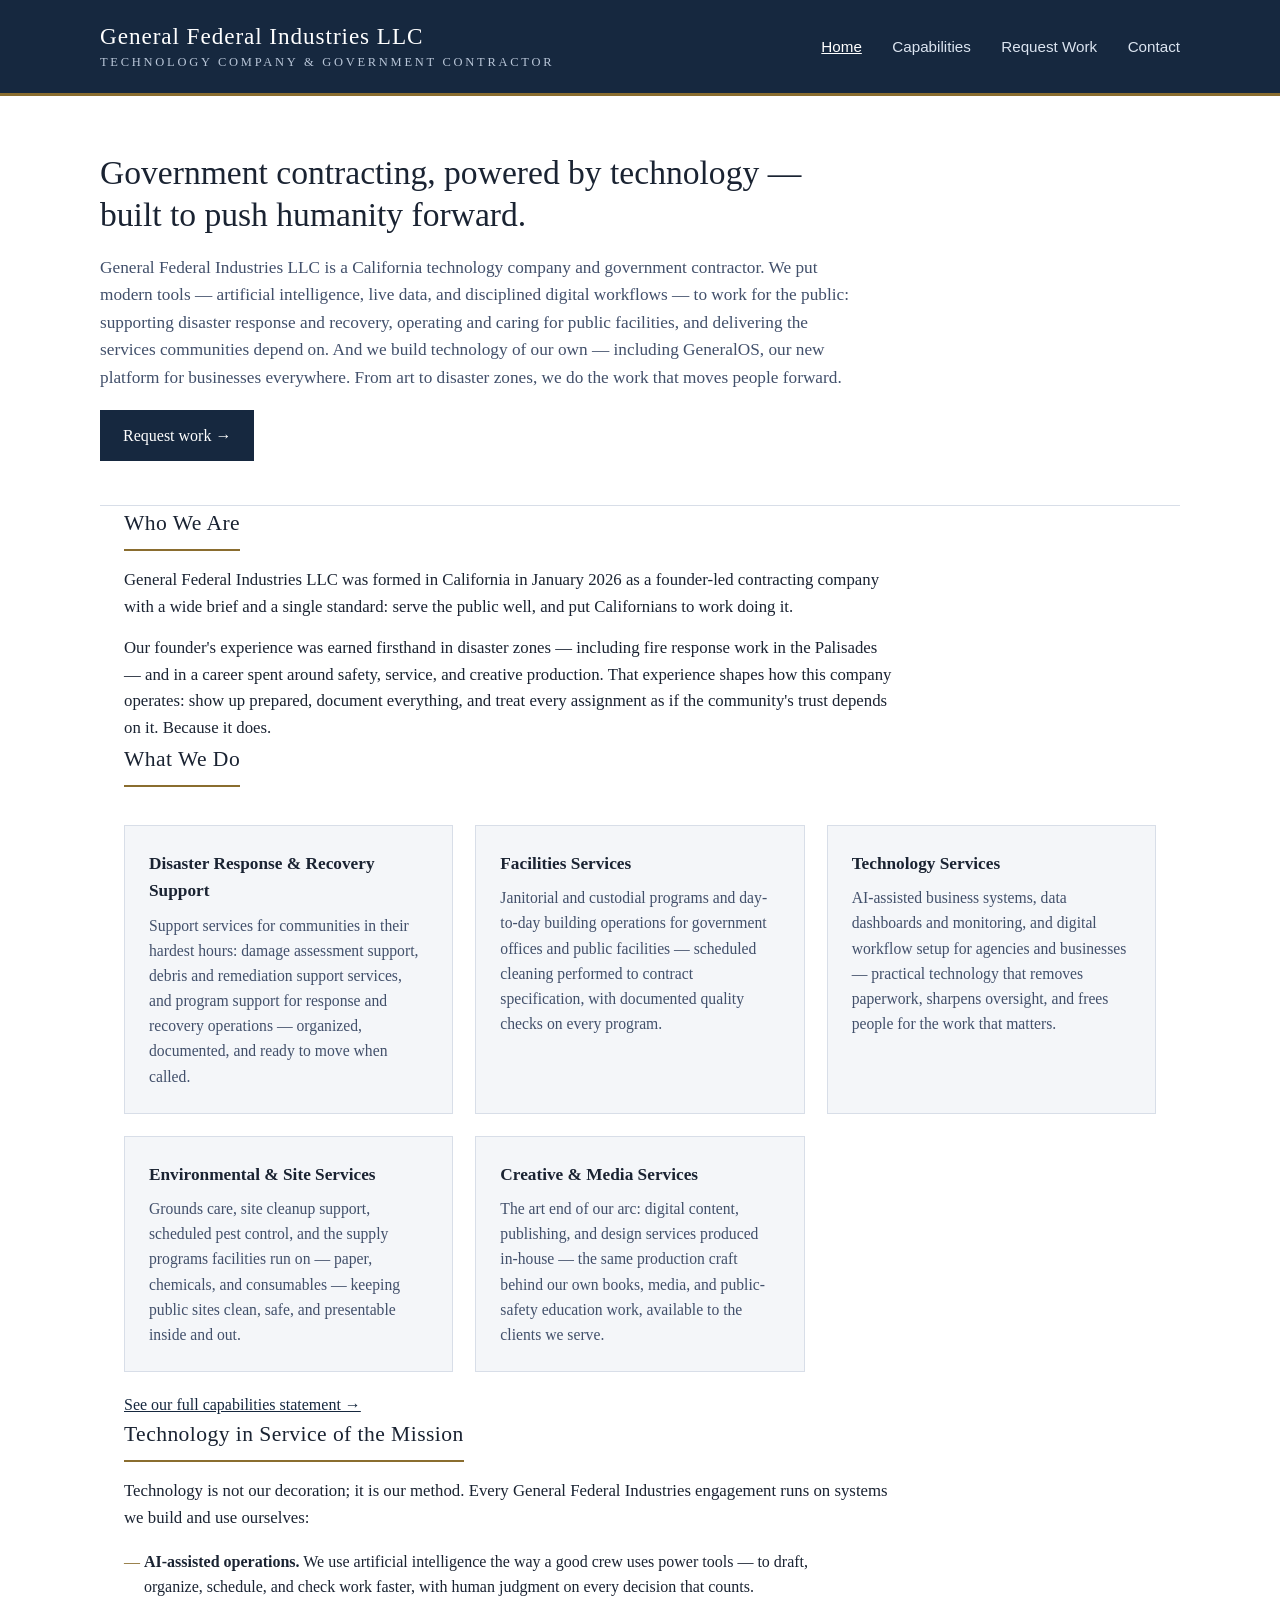
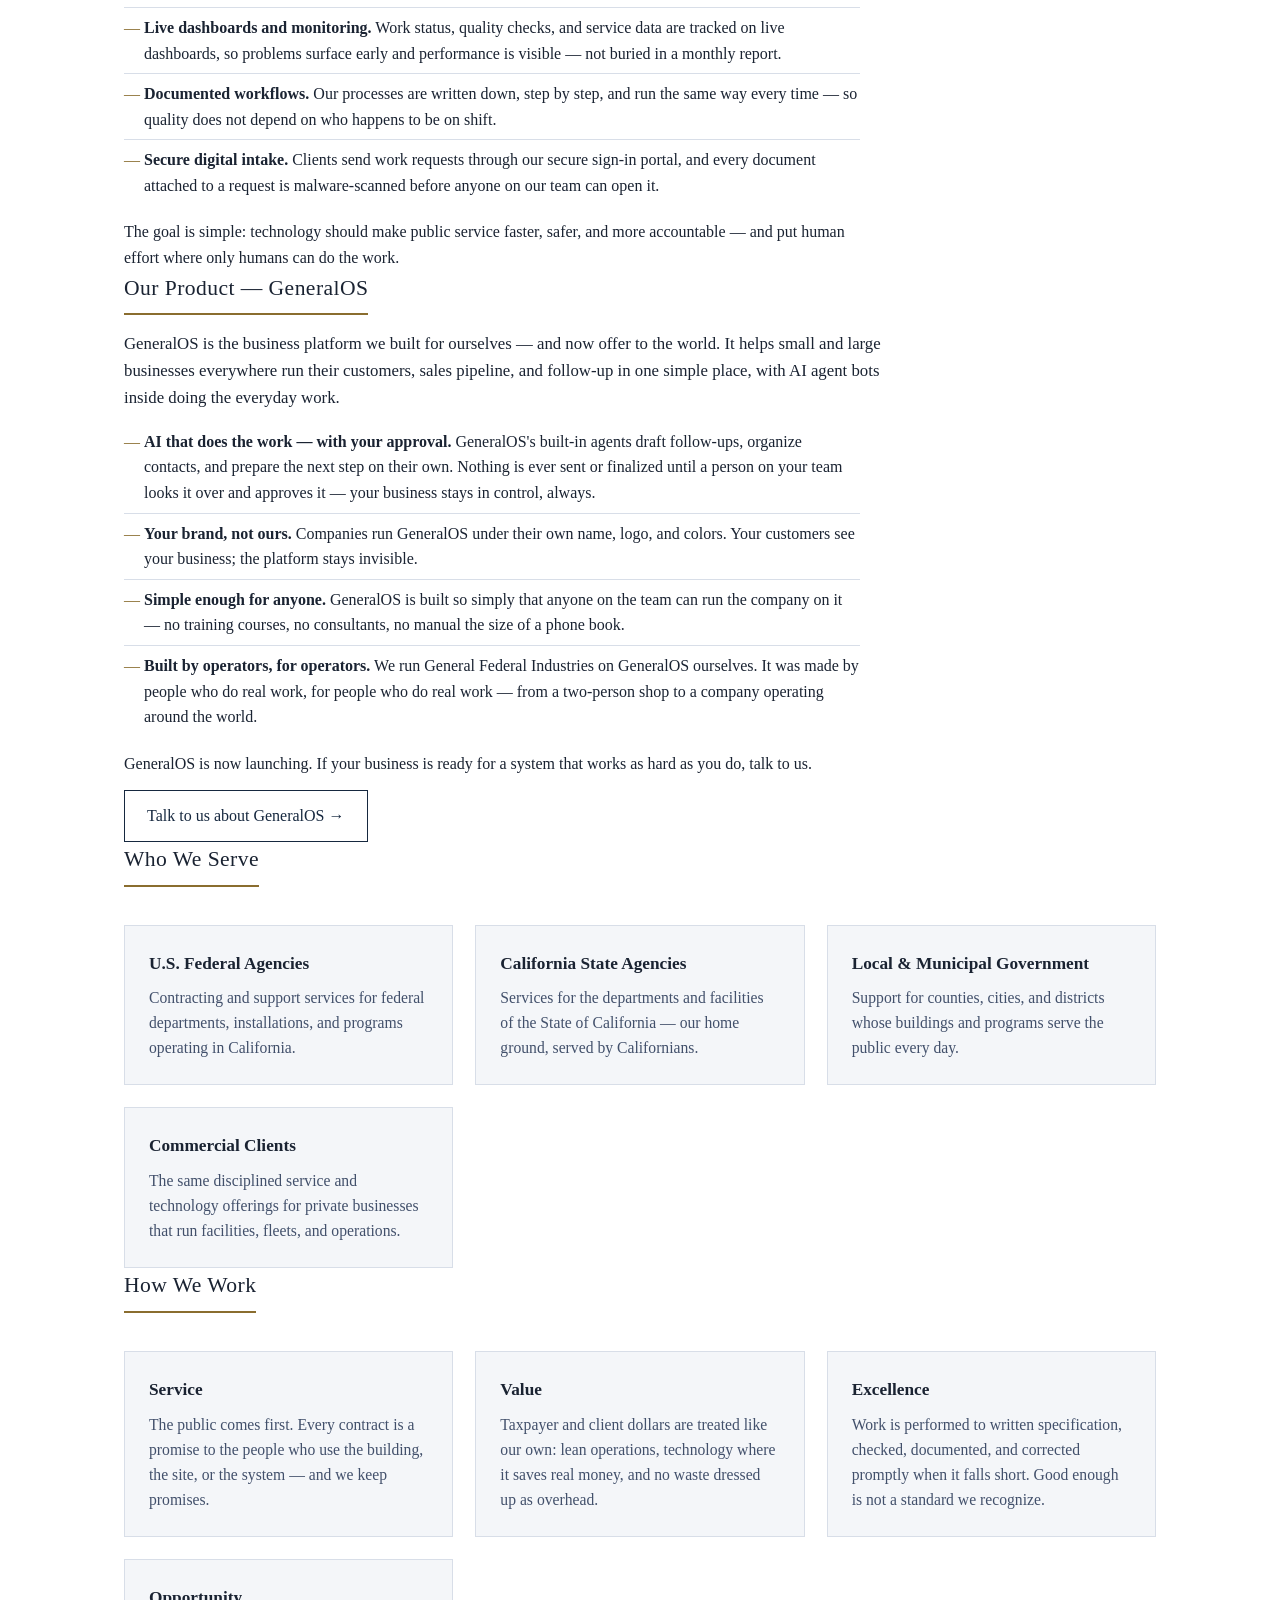
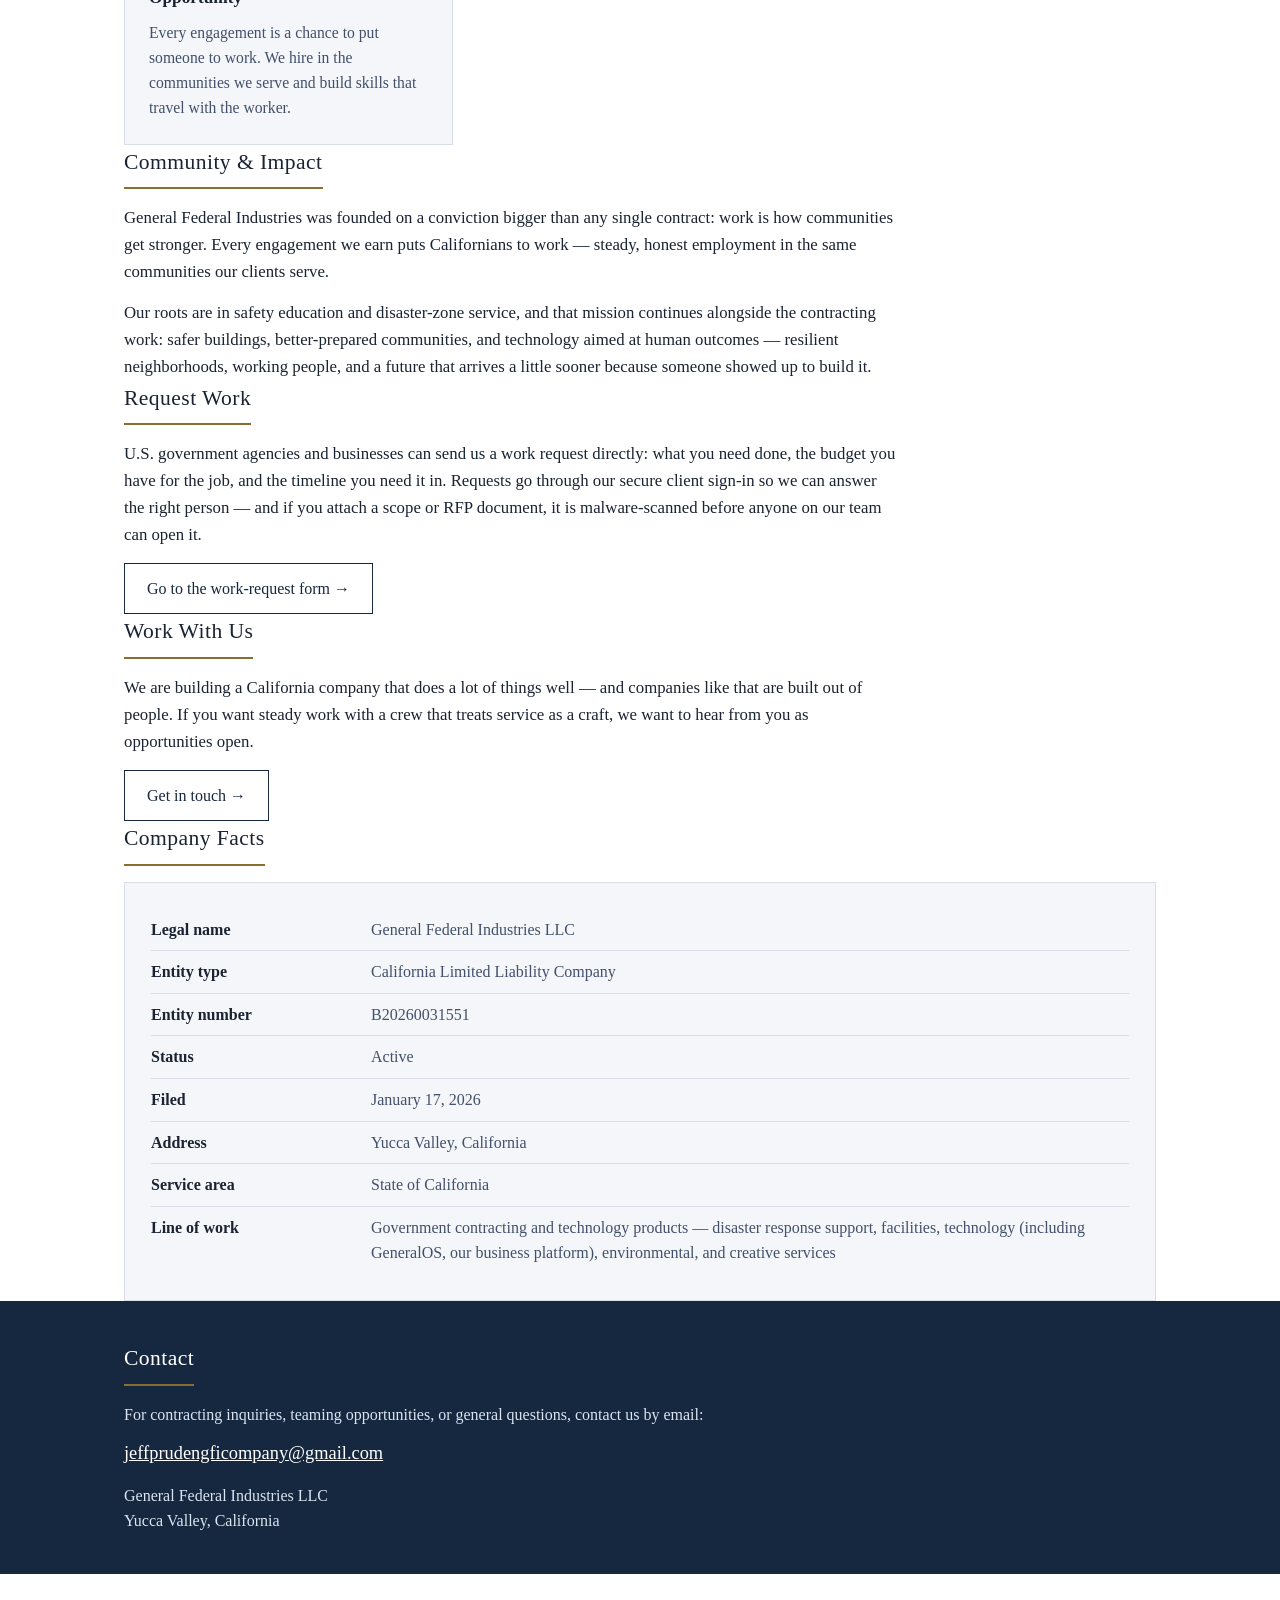
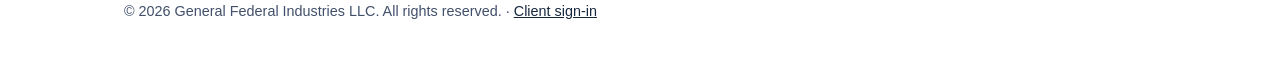
==== index.html @ 2c4ab19b "Remove alarm monitoring service and street address per owner direction" ====
<!DOCTYPE html>
<html lang="en">
<head>
<meta charset="UTF-8">
<meta name="viewport" content="width=device-width, initial-scale=1.0">
<title>General Federal Industries LLC — Technology Company &amp; Government Contractor</title>
<meta name="description" content="General Federal Industries LLC is a California technology company and government contractor — and the maker of GeneralOS, the AI-powered business platform that helps small and large businesses around the world run their customers, sales, and follow-up in one simple place.">
<meta name="referrer" content="strict-origin-when-cross-origin">
<meta http-equiv="Content-Security-Policy" content="default-src 'self'; script-src 'self'; style-src 'self'; img-src 'self' data:; font-src 'self'; connect-src 'self'; object-src 'none'; base-uri 'self'; form-action 'self'">
<link rel="stylesheet" href="styles.css">
</head>
<body>

<header>
  <div class="wrap topbar">
    <div class="firm">General Federal Industries LLC
      <small>Technology Company &amp; Government Contractor</small>
    </div>
    <nav class="sans">
      <a href="index.html" class="active">Home</a>
      <a href="capabilities.html">Capabilities</a>
      <a href="request.html">Request Work</a>
      <a href="#contact">Contact</a>
    </nav>
  </div>
  <div class="rule"></div>
</header>

<div class="wrap hero">
  <h1>Government contracting, powered by technology — built to push humanity forward.</h1>
  <p>General Federal Industries LLC is a California technology company and government contractor. We put modern tools — artificial intelligence, live data, and disciplined digital workflows — to work for the public: supporting disaster response and recovery, operating and caring for public facilities, and delivering the services communities depend on. And we build technology of our own — including GeneralOS, our new platform for businesses everywhere. From art to disaster zones, we do the work that moves people forward.</p>
  <p class="mt20"><a class="btn" href="request.html">Request work &rarr;</a></p>
</div>

<section class="wrap">
  <h2>Who We Are</h2>
  <p class="lead">General Federal Industries LLC was formed in California in January 2026 as a founder-led contracting company with a wide brief and a single standard: serve the public well, and put Californians to work doing it.</p>
  <p class="lead mt14">Our founder's experience was earned firsthand in disaster zones — including fire response work in the Palisades — and in a career spent around safety, service, and creative production. That experience shapes how this company operates: show up prepared, document everything, and treat every assignment as if the community's trust depends on it. Because it does.</p>
</section>

<section class="wrap">
  <h2>What We Do</h2>
  <div class="grid">
    <div class="card">
      <h3>Disaster Response &amp; Recovery Support</h3>
      <p>Support services for communities in their hardest hours: damage assessment support, debris and remediation support services, and program support for response and recovery operations — organized, documented, and ready to move when called.</p>
    </div>
    <div class="card">
      <h3>Facilities Services</h3>
      <p>Janitorial and custodial programs and day-to-day building operations for government offices and public facilities — scheduled cleaning performed to contract specification, with documented quality checks on every program.</p>
    </div>
    <div class="card">
      <h3>Technology Services</h3>
      <p>AI-assisted business systems, data dashboards and monitoring, and digital workflow setup for agencies and businesses — practical technology that removes paperwork, sharpens oversight, and frees people for the work that matters.</p>
    </div>
    <div class="card">
      <h3>Environmental &amp; Site Services</h3>
      <p>Grounds care, site cleanup support, scheduled pest control, and the supply programs facilities run on — paper, chemicals, and consumables — keeping public sites clean, safe, and presentable inside and out.</p>
    </div>
    <div class="card">
      <h3>Creative &amp; Media Services</h3>
      <p>The art end of our arc: digital content, publishing, and design services produced in-house — the same production craft behind our own books, media, and public-safety education work, available to the clients we serve.</p>
    </div>
  </div>
  <p class="mt20"><a href="capabilities.html">See our full capabilities statement &rarr;</a></p>
</section>

<section class="wrap">
  <h2>Technology in Service of the Mission</h2>
  <p class="lead">Technology is not our decoration; it is our method. Every General Federal Industries engagement runs on systems we build and use ourselves:</p>
  <ul class="plain">
    <li><strong>AI-assisted operations.</strong> We use artificial intelligence the way a good crew uses power tools — to draft, organize, schedule, and check work faster, with human judgment on every decision that counts.</li>
    <li><strong>Live dashboards and monitoring.</strong> Work status, quality checks, and service data are tracked on live dashboards, so problems surface early and performance is visible — not buried in a monthly report.</li>
    <li><strong>Documented workflows.</strong> Our processes are written down, step by step, and run the same way every time — so quality does not depend on who happens to be on shift.</li>
    <li><strong>Secure digital intake.</strong> Clients send work requests through our secure sign-in portal, and every document attached to a request is malware-scanned before anyone on our team can open it.</li>
  </ul>
  <p class="mt14">The goal is simple: technology should make public service faster, safer, and more accountable — and put human effort where only humans can do the work.</p>
</section>

<section class="wrap">
  <h2>Our Product — GeneralOS</h2>
  <p class="lead">GeneralOS is the business platform we built for ourselves — and now offer to the world. It helps small and large businesses everywhere run their customers, sales pipeline, and follow-up in one simple place, with AI agent bots inside doing the everyday work.</p>
  <ul class="plain">
    <li><strong>AI that does the work — with your approval.</strong> GeneralOS's built-in agents draft follow-ups, organize contacts, and prepare the next step on their own. Nothing is ever sent or finalized until a person on your team looks it over and approves it — your business stays in control, always.</li>
    <li><strong>Your brand, not ours.</strong> Companies run GeneralOS under their own name, logo, and colors. Your customers see your business; the platform stays invisible.</li>
    <li><strong>Simple enough for anyone.</strong> GeneralOS is built so simply that anyone on the team can run the company on it — no training courses, no consultants, no manual the size of a phone book.</li>
    <li><strong>Built by operators, for operators.</strong> We run General Federal Industries on GeneralOS ourselves. It was made by people who do real work, for people who do real work — from a two-person shop to a company operating around the world.</li>
  </ul>
  <p class="mt14">GeneralOS is now launching. If your business is ready for a system that works as hard as you do, talk to us.</p>
  <p class="mt14"><a class="btn secondary" href="#contact">Talk to us about GeneralOS &rarr;</a></p>
</section>

<section class="wrap">
  <h2>Who We Serve</h2>
  <div class="grid">
    <div class="card">
      <h3>U.S. Federal Agencies</h3>
      <p>Contracting and support services for federal departments, installations, and programs operating in California.</p>
    </div>
    <div class="card">
      <h3>California State Agencies</h3>
      <p>Services for the departments and facilities of the State of California — our home ground, served by Californians.</p>
    </div>
    <div class="card">
      <h3>Local &amp; Municipal Government</h3>
      <p>Support for counties, cities, and districts whose buildings and programs serve the public every day.</p>
    </div>
    <div class="card">
      <h3>Commercial Clients</h3>
      <p>The same disciplined service and technology offerings for private businesses that run facilities, fleets, and operations.</p>
    </div>
  </div>
</section>

<section class="wrap">
  <h2>How We Work</h2>
  <div class="grid">
    <div class="card">
      <h3>Service</h3>
      <p>The public comes first. Every contract is a promise to the people who use the building, the site, or the system — and we keep promises.</p>
    </div>
    <div class="card">
      <h3>Value</h3>
      <p>Taxpayer and client dollars are treated like our own: lean operations, technology where it saves real money, and no waste dressed up as overhead.</p>
    </div>
    <div class="card">
      <h3>Excellence</h3>
      <p>Work is performed to written specification, checked, documented, and corrected promptly when it falls short. Good enough is not a standard we recognize.</p>
    </div>
    <div class="card">
      <h3>Opportunity</h3>
      <p>Every engagement is a chance to put someone to work. We hire in the communities we serve and build skills that travel with the worker.</p>
    </div>
  </div>
</section>

<section class="wrap">
  <h2>Community &amp; Impact</h2>
  <p class="lead">General Federal Industries was founded on a conviction bigger than any single contract: work is how communities get stronger. Every engagement we earn puts Californians to work — steady, honest employment in the same communities our clients serve.</p>
  <p class="lead mt14">Our roots are in safety education and disaster-zone service, and that mission continues alongside the contracting work: safer buildings, better-prepared communities, and technology aimed at human outcomes — resilient neighborhoods, working people, and a future that arrives a little sooner because someone showed up to build it.</p>
</section>

<section class="wrap">
  <h2>Request Work</h2>
  <p class="lead">U.S. government agencies and businesses can send us a work request directly: what you need done, the budget you have for the job, and the timeline you need it in. Requests go through our secure client sign-in so we can answer the right person — and if you attach a scope or RFP document, it is malware-scanned before anyone on our team can open it.</p>
  <p class="mt14"><a class="btn secondary" href="request.html">Go to the work-request form &rarr;</a></p>
</section>

<section class="wrap">
  <h2>Work With Us</h2>
  <p class="lead">We are building a California company that does a lot of things well — and companies like that are built out of people. If you want steady work with a crew that treats service as a craft, we want to hear from you as opportunities open.</p>
  <p class="mt14"><a class="btn secondary" href="#contact">Get in touch &rarr;</a></p>
</section>

<section class="wrap">
  <h2>Company Facts</h2>
  <div class="facts">
    <table>
      <tr><th>Legal name</th><td>General Federal Industries LLC</td></tr>
      <tr><th>Entity type</th><td>California Limited Liability Company</td></tr>
      <tr><th>Entity number</th><td>B20260031551</td></tr>
      <tr><th>Status</th><td>Active</td></tr>
      <tr><th>Filed</th><td>January 17, 2026</td></tr>
      <tr><th>Address</th><td>Yucca Valley, California</td></tr>
      <tr><th>Service area</th><td>State of California</td></tr>
      <tr><th>Line of work</th><td>Government contracting and technology products — disaster response support, facilities, technology (including GeneralOS, our business platform), environmental, and creative services</td></tr>
    </table>
  </div>
</section>

<div class="cta" id="contact">
  <div class="wrap">
    <h2>Contact</h2>
    <p>For contracting inquiries, teaming opportunities, or general questions, contact us by email:</p>
    <p class="cta-email"><a href="mailto:jeffprudengficompany@gmail.com">jeffprudengficompany@gmail.com</a></p>
    <p class="mt14">General Federal Industries LLC<br>Yucca Valley, California</p>
  </div>
</div>

<footer>
  <div class="wrap sans">&copy; 2026 General Federal Industries LLC. All rights reserved. · <a href="request.html">Client sign-in</a></div>
</footer>

</body>
</html>
---- styles.css ----
/* General Federal Industries LLC — shared site styles (v2).
   Moved out of the v1 pages' inline <style> blocks so the site can run
   under a strict Content-Security-Policy (style-src 'self'). */
:root{
  --ink:#1a2332; --navy:#16283f; --slate:#42506b; --line:#d8dee8;
  --accent:#8a6d2f; --bg:#ffffff; --panel:#f4f6f9; --max:1080px;
  --danger:#8f2d2d; --ok:#27632f;
}
*{margin:0;padding:0;box-sizing:border-box}
body{font-family:Georgia,'Times New Roman',serif;color:var(--ink);background:var(--bg);line-height:1.6}
.sans{font-family:-apple-system,'Segoe UI',Helvetica,Arial,sans-serif}
header{background:var(--navy);color:#fff}
.wrap{max-width:var(--max);margin:0 auto;padding:0 24px}
.topbar{display:flex;flex-wrap:wrap;align-items:center;justify-content:space-between;gap:12px;padding:22px 0}
.firm{font-size:1.45rem;letter-spacing:.04em;line-height:1.25}
.firm small{display:block;font-size:.78rem;letter-spacing:.22em;text-transform:uppercase;color:#b9c6d8;margin-top:4px}
nav a{color:#dbe4f0;text-decoration:none;font-size:.95rem;margin-left:26px}
nav a:hover{color:#fff;text-decoration:underline}
nav a.active{color:#fff;text-decoration:underline}
.rule{height:3px;background:var(--accent)}
.hero{padding:56px 0 44px;border-bottom:1px solid var(--line)}
.hero h1{font-size:2.1rem;font-weight:normal;line-height:1.25;max-width:22em}
.hero p{margin-top:18px;font-size:1.08rem;color:var(--slate);max-width:44em}
section{padding:44px 0}
h1.page{font-size:1.9rem;font-weight:normal;margin:44px 0 10px}
h2{font-size:1.35rem;font-weight:normal;letter-spacing:.02em;margin-bottom:16px;padding-bottom:8px;border-bottom:2px solid var(--accent);display:inline-block}
p.lead{font-size:1.05rem;color:var(--ink);max-width:46em}
p{max-width:46em}
p + p{margin-top:12px}
.mt14{margin-top:14px}
.mt20{margin-top:20px}
.grid{display:grid;grid-template-columns:repeat(auto-fit,minmax(280px,1fr));gap:22px;margin-top:22px}
.card{background:var(--panel);border:1px solid var(--line);padding:24px}
.card h3{font-size:1.08rem;font-weight:bold;margin-bottom:8px}
.card p{color:var(--slate);font-size:.98rem;max-width:none}
ul.plain{list-style:none;margin-top:10px;max-width:46em}
ul.plain li{padding:7px 0 7px 20px;position:relative;border-bottom:1px solid var(--line)}
ul.plain li:last-child{border-bottom:none}
ul.plain li::before{content:"—";position:absolute;left:0;color:var(--accent)}
.facts{background:var(--panel);border:1px solid var(--line);padding:26px}
.facts table{width:100%;border-collapse:collapse;font-size:1rem}
.facts th{text-align:left;font-weight:bold;padding:8px 12px 8px 0;width:220px;vertical-align:top}
.facts td{padding:8px 0;color:var(--slate)}
.facts tr{border-bottom:1px solid var(--line)}
.facts tr:last-child{border-bottom:none}
.cta{background:var(--navy);color:#fff;padding:40px 0}
.cta h2{color:#fff;border-bottom-color:var(--accent)}
.cta p{color:#dbe4f0;max-width:44em}
.cta a{color:#fff}
.cta-email{margin-top:12px;font-size:1.15rem}
footer{padding:26px 0 34px;color:var(--slate);font-size:.9rem}
a{color:var(--navy)}
.btn{display:inline-block;background:var(--navy);color:#fff;text-decoration:none;
  padding:12px 22px;font-size:1rem;border:1px solid var(--navy);cursor:pointer}
.btn:hover{background:var(--accent);border-color:var(--accent)}
.btn.secondary{background:#fff;color:var(--navy)}
.btn.secondary:hover{background:var(--panel);color:var(--navy)}
.pt28{padding-top:28px}

/* --- sign-in + intake form (request.html) --- */
.auth-box,.form-box{background:var(--panel);border:1px solid var(--line);padding:26px;max-width:760px}
.form-box{margin-top:26px}
label.flabel{display:block;font-weight:bold;margin:18px 0 6px}
label.flabel:first-child{margin-top:0}
.hint{font-weight:normal;color:var(--slate);font-size:.9rem}
input[type=text],input[type=email],input[type=tel],input[type=file],
select,textarea{
  width:100%;padding:10px;font-size:1rem;border:1px solid var(--line);
  background:#fff;color:var(--ink);font-family:inherit}
textarea{min-height:140px}
.field-error{color:var(--danger);font-size:.92rem;min-height:1.2em;margin-top:4px}
.msg{margin-top:14px;font-size:1rem}
.msg.ok{color:var(--ok)}
.msg.err{color:var(--danger)}
.notice{border:1px solid var(--accent);background:#fdf8ec;padding:16px 18px;max-width:760px;margin-top:22px}
.notice p{max-width:none}
[hidden]{display:none !important}
.sub-card{background:#fff;border:1px solid var(--line);padding:18px;margin:14px 0;max-width:760px}
.sub-card h3{font-size:1.05rem;margin-bottom:6px}
.badge{display:inline-block;padding:1px 9px;border-radius:8px;font-size:.82rem;background:#e8edf4;color:var(--navy)}
.badge.locked{background:#f6e0e0;color:var(--danger)}
.badge.clean{background:#e2f2e4;color:var(--ok)}
.badge.pending{background:#fdf3d8;color:#6d5410}
.row-flex{display:flex;gap:12px;flex-wrap:wrap;align-items:center}
#turnstile-box{margin-top:14px}

@media (max-width:640px){
  .hero{padding:38px 0 30px}
  .hero h1{font-size:1.6rem}
  h1.page{font-size:1.5rem}
  .facts th{width:130px}
  nav a{margin-left:16px}
}
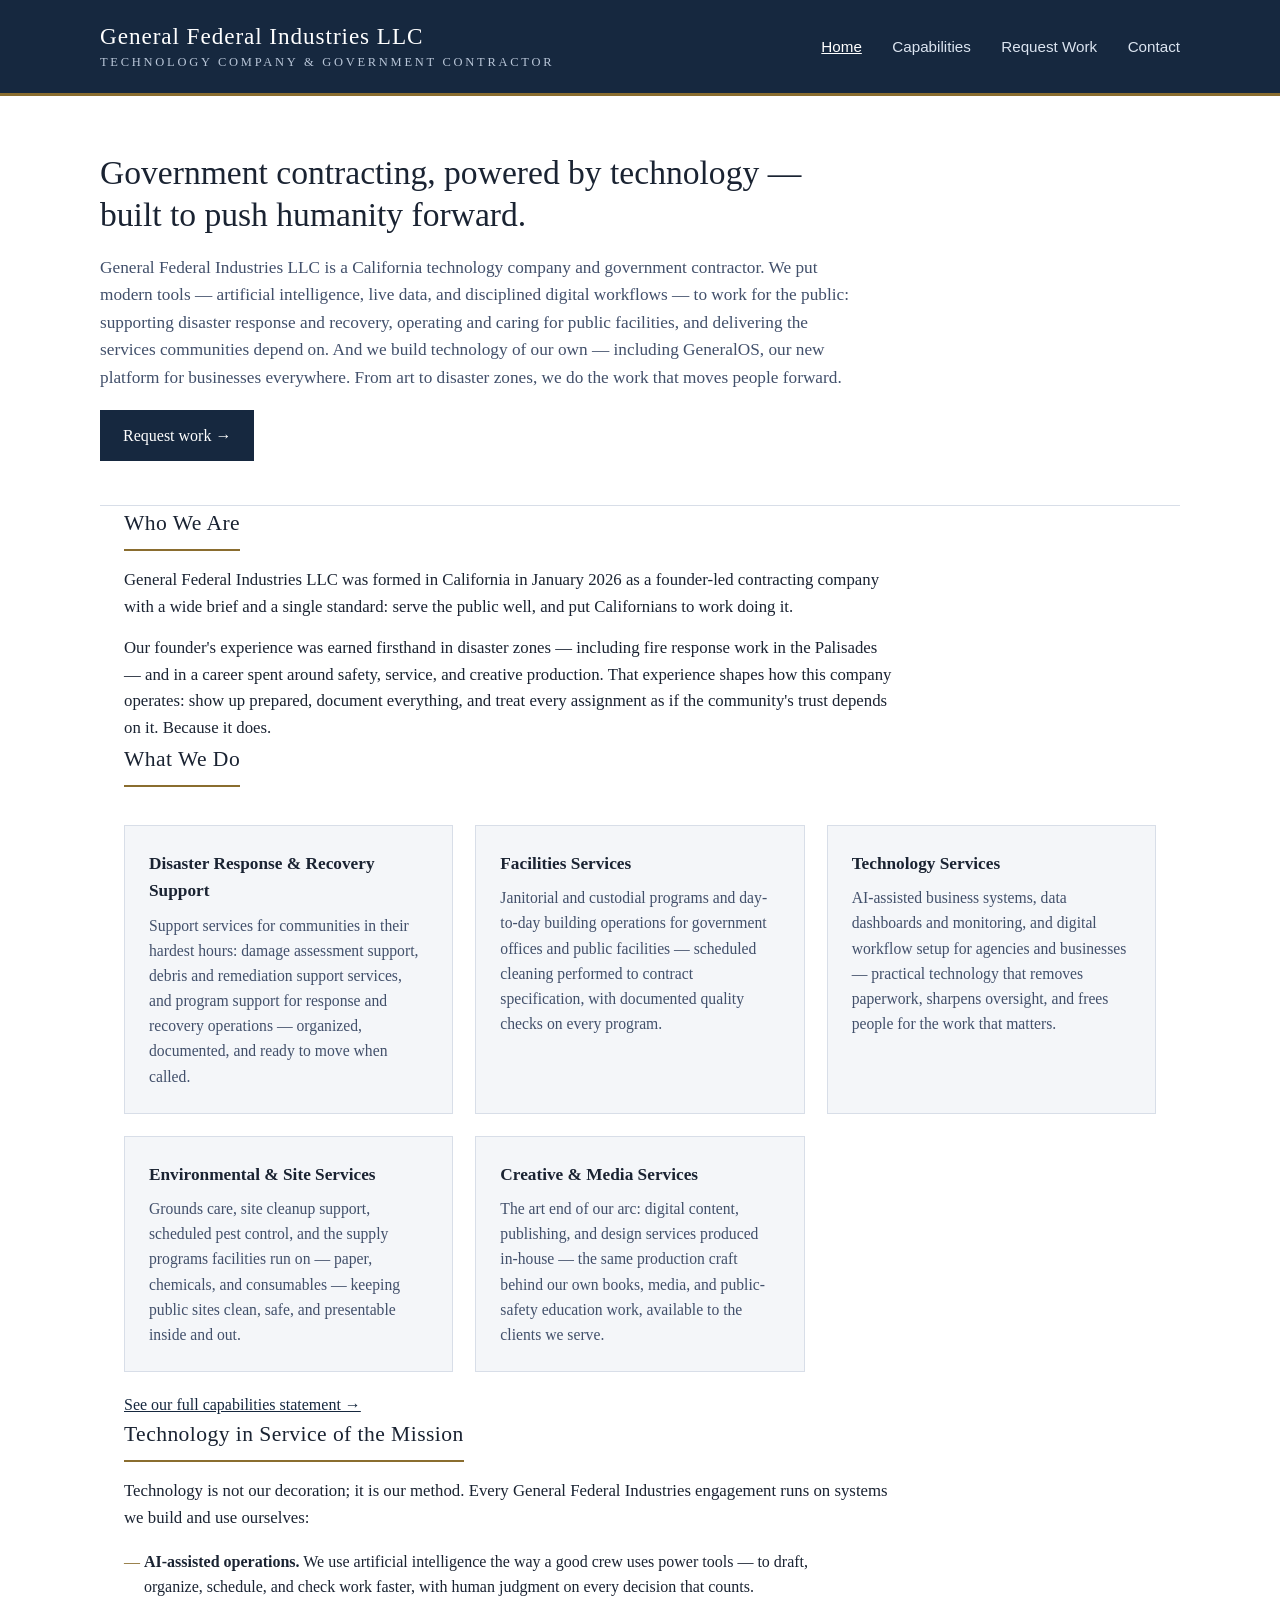
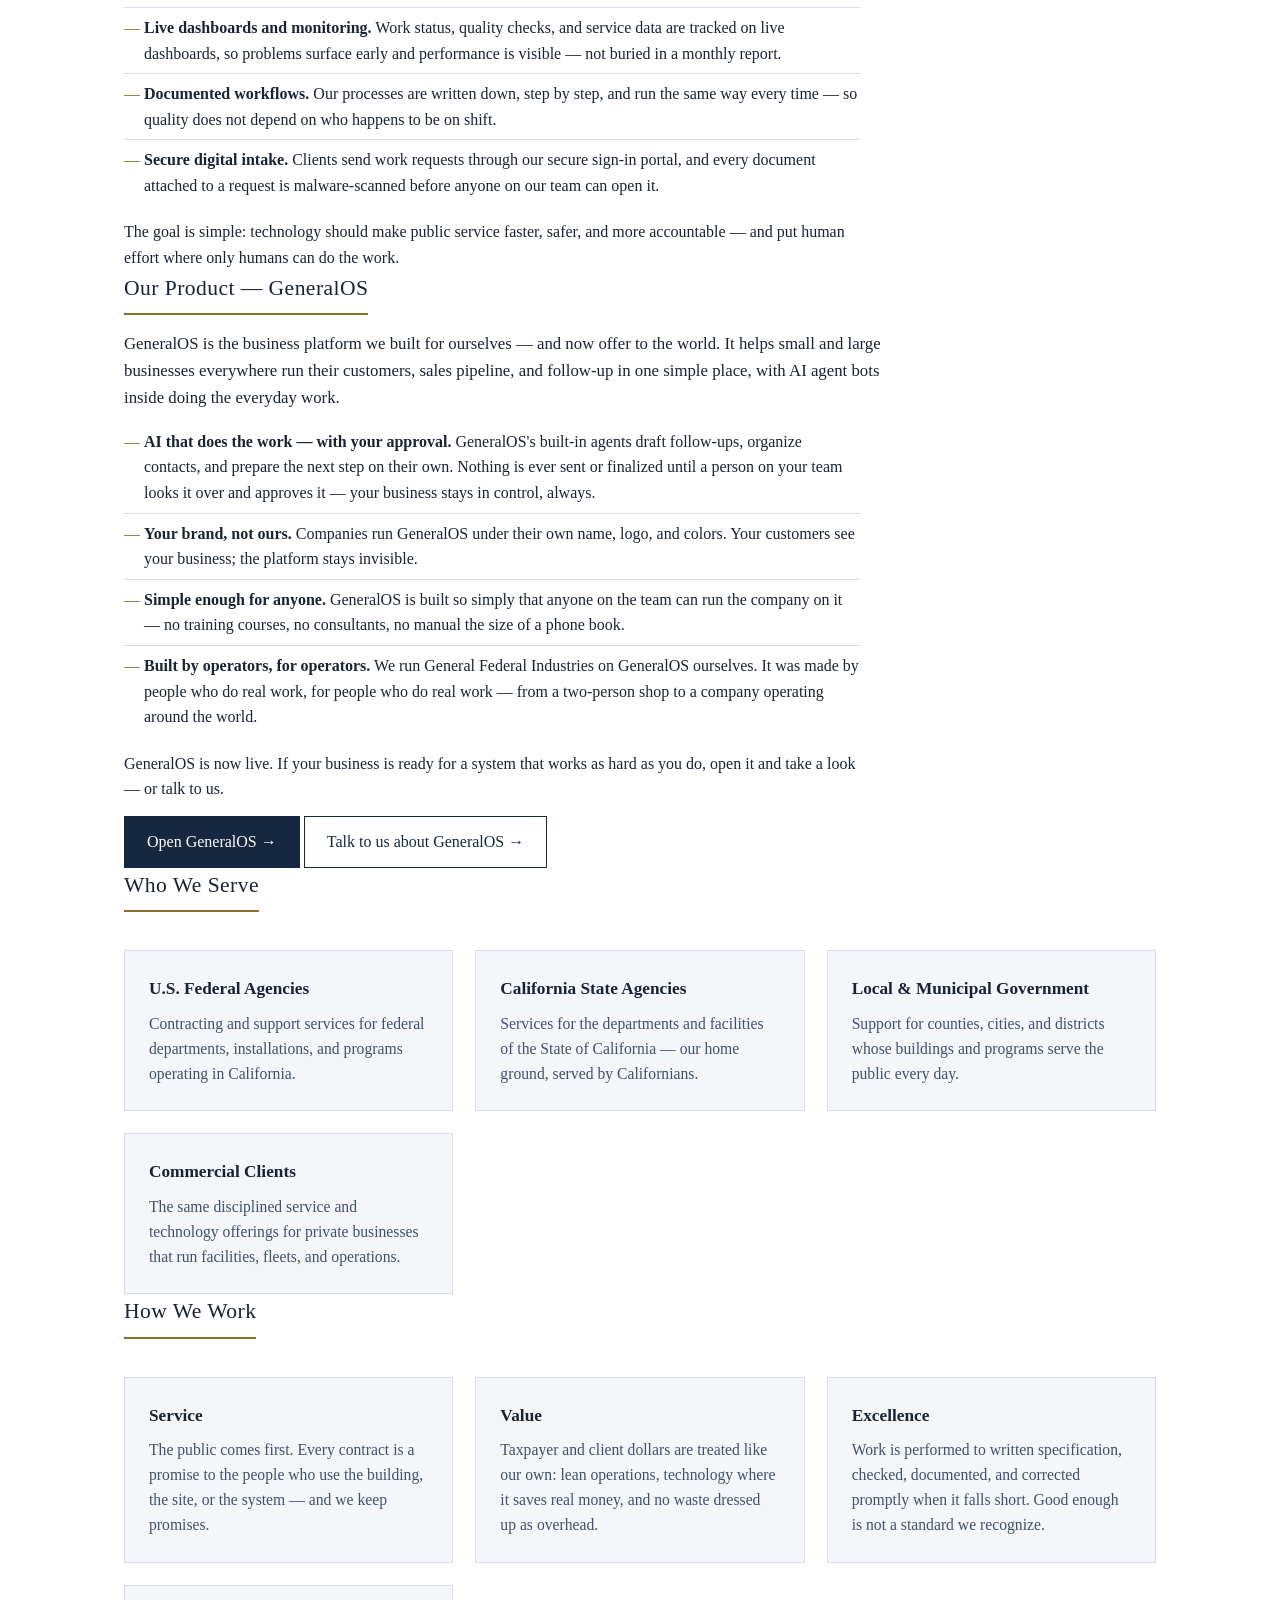
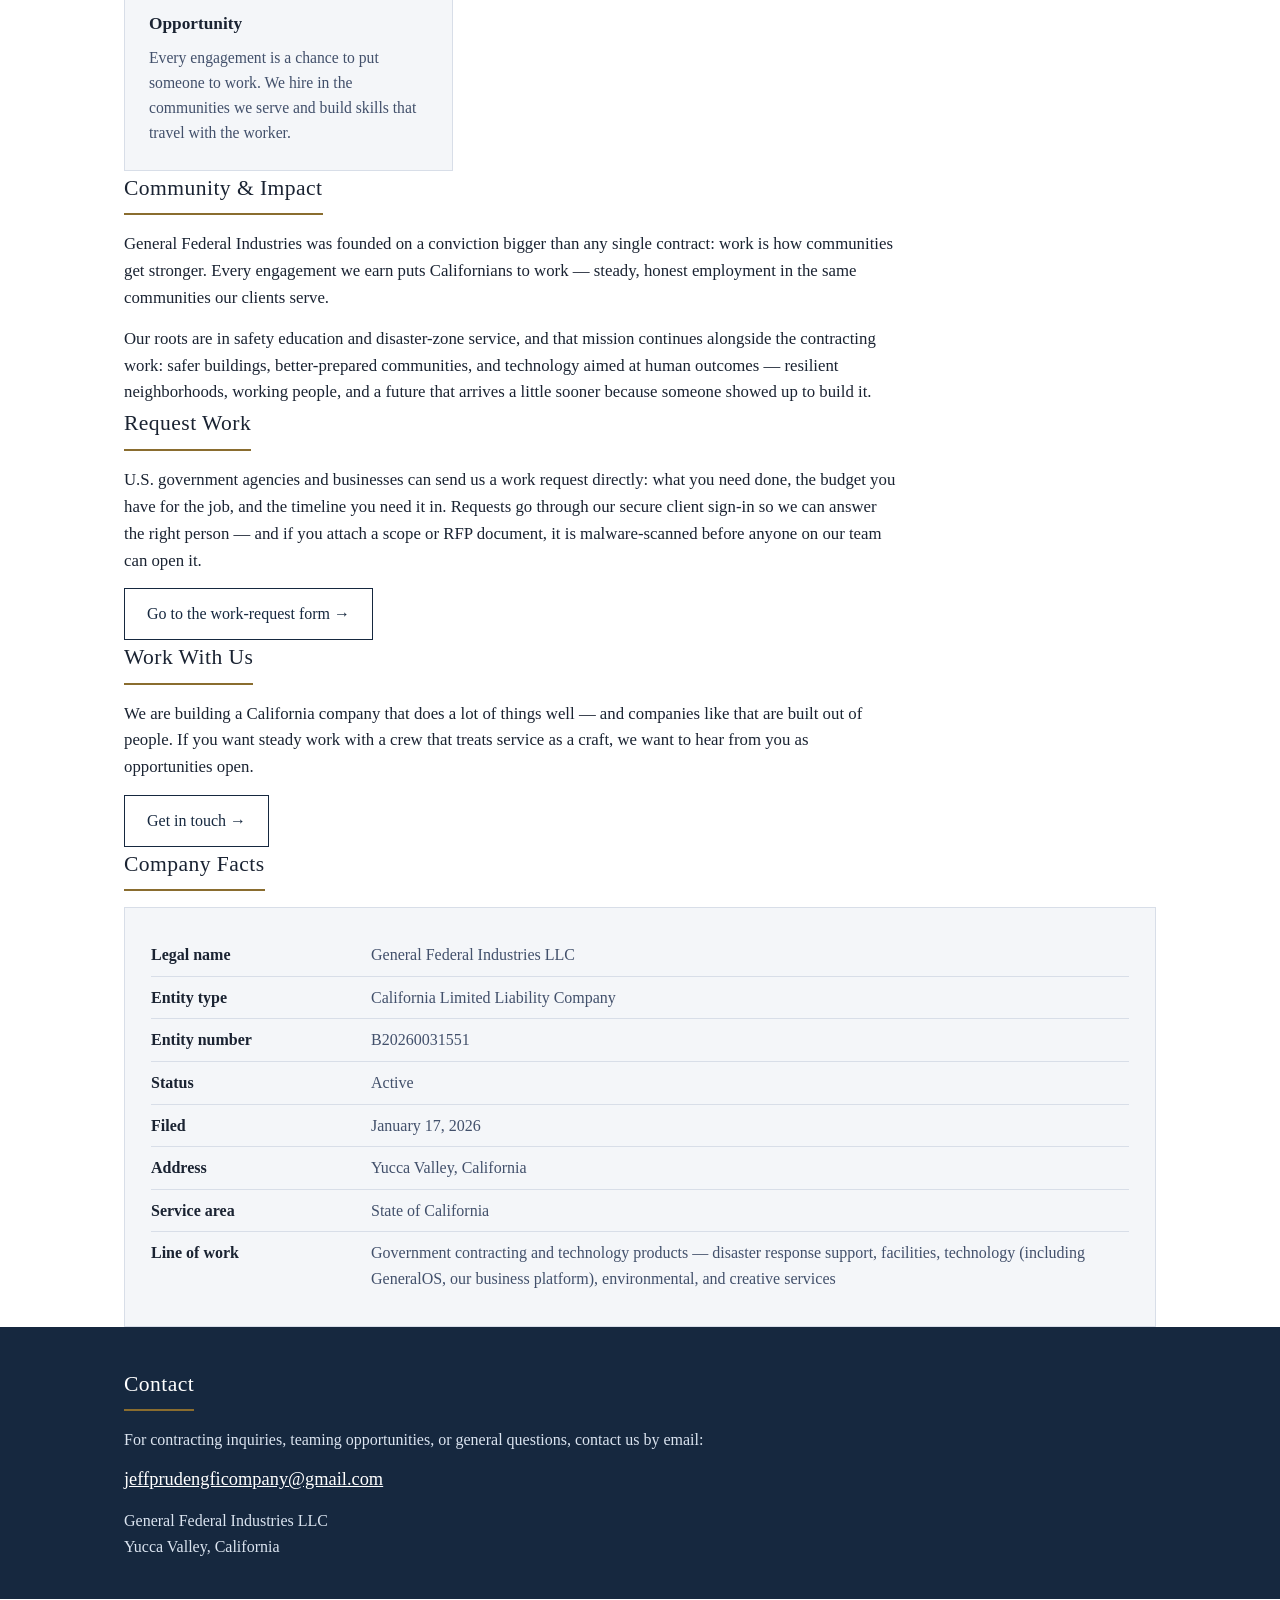
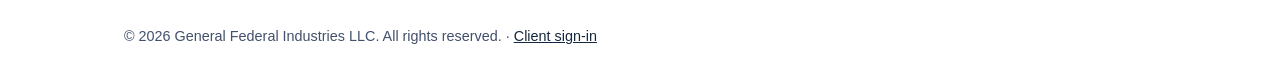
==== commit 526c1e6f: "GeneralOS is live: add Open GeneralOS button linking the app" ====
--- a/index.html
+++ b/index.html
@@ -86,8 +86,8 @@
     <li><strong>Simple enough for anyone.</strong> GeneralOS is built so simply that anyone on the team can run the company on it — no training courses, no consultants, no manual the size of a phone book.</li>
     <li><strong>Built by operators, for operators.</strong> We run General Federal Industries on GeneralOS ourselves. It was made by people who do real work, for people who do real work — from a two-person shop to a company operating around the world.</li>
   </ul>
-  <p class="mt14">GeneralOS is now launching. If your business is ready for a system that works as hard as you do, talk to us.</p>
-  <p class="mt14"><a class="btn secondary" href="#contact">Talk to us about GeneralOS &rarr;</a></p>
+  <p class="mt14">GeneralOS is now live. If your business is ready for a system that works as hard as you do, open it and take a look — or talk to us.</p>
+  <p class="mt14"><a class="btn" href="https://generalos.onrender.com" target="_blank" rel="noopener">Open GeneralOS &rarr;</a> <a class="btn secondary" href="#contact">Talk to us about GeneralOS &rarr;</a></p>
 </section>
 
 <section class="wrap">
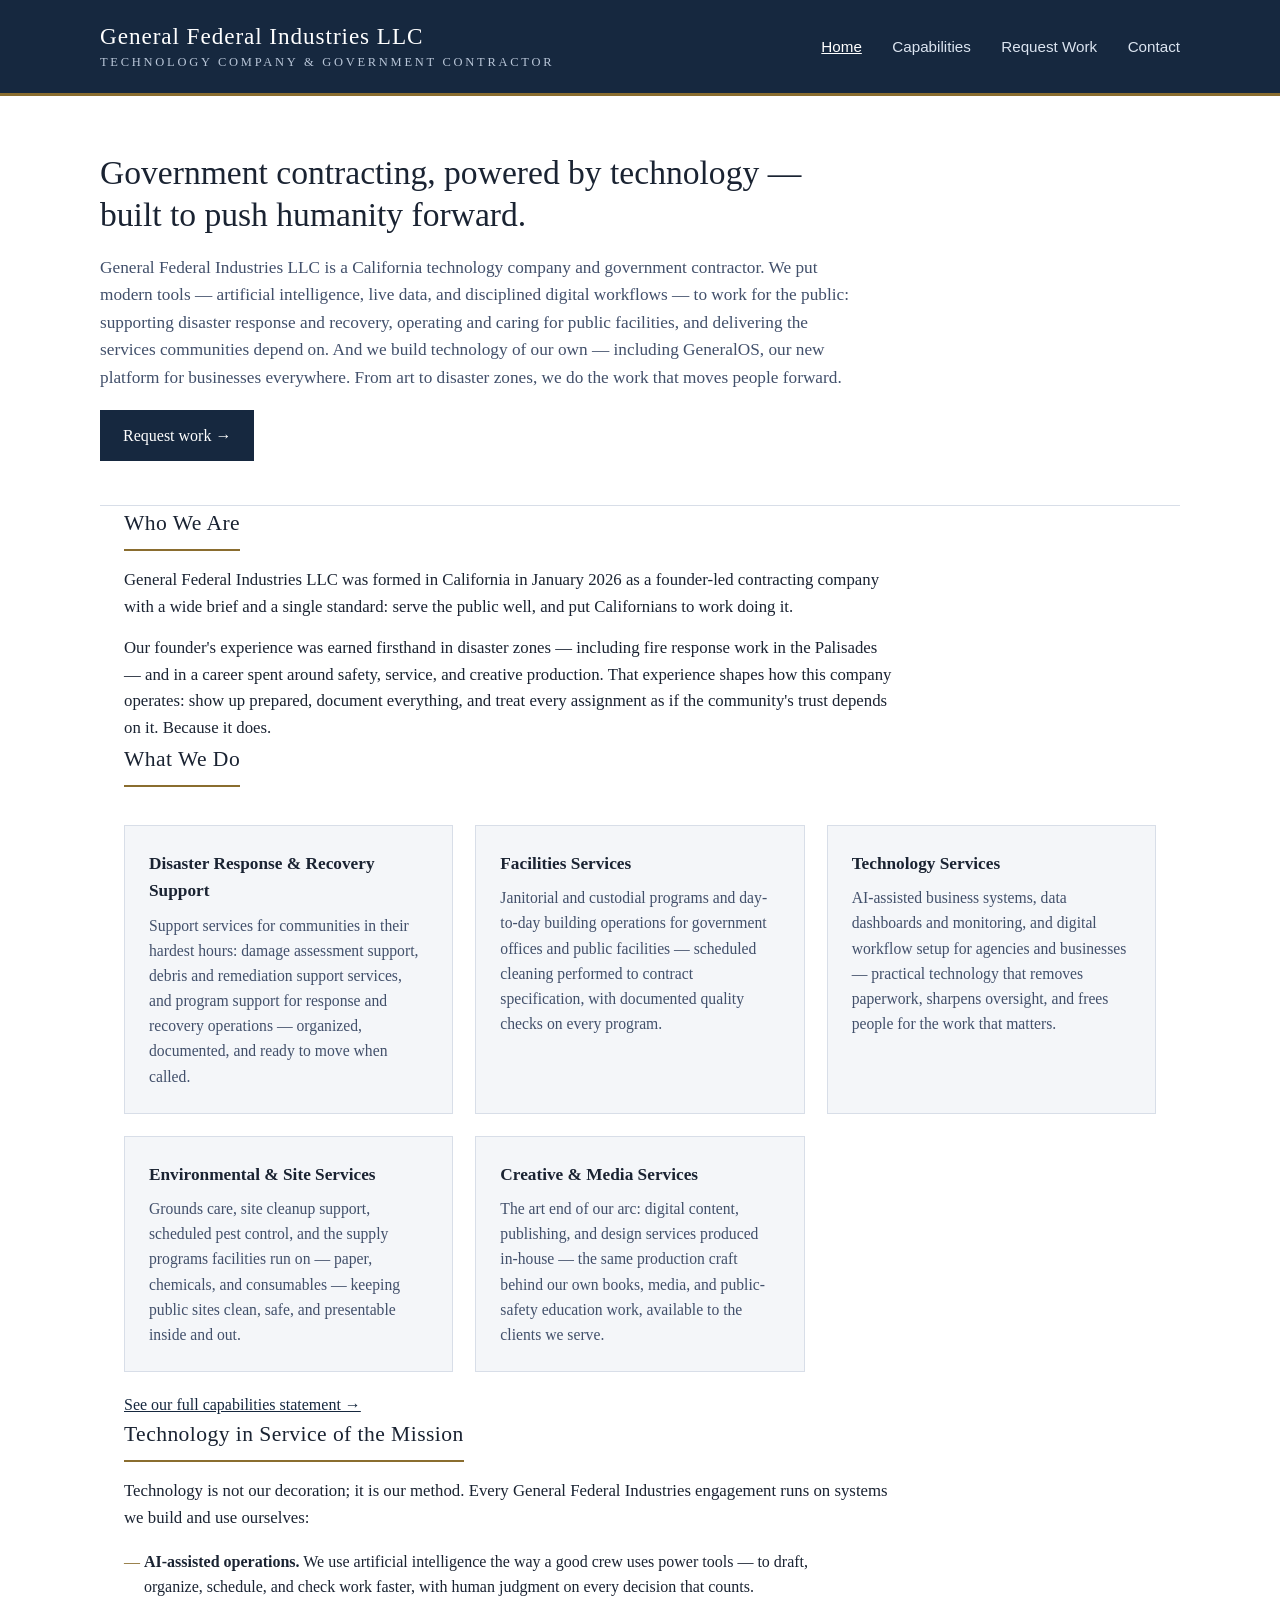
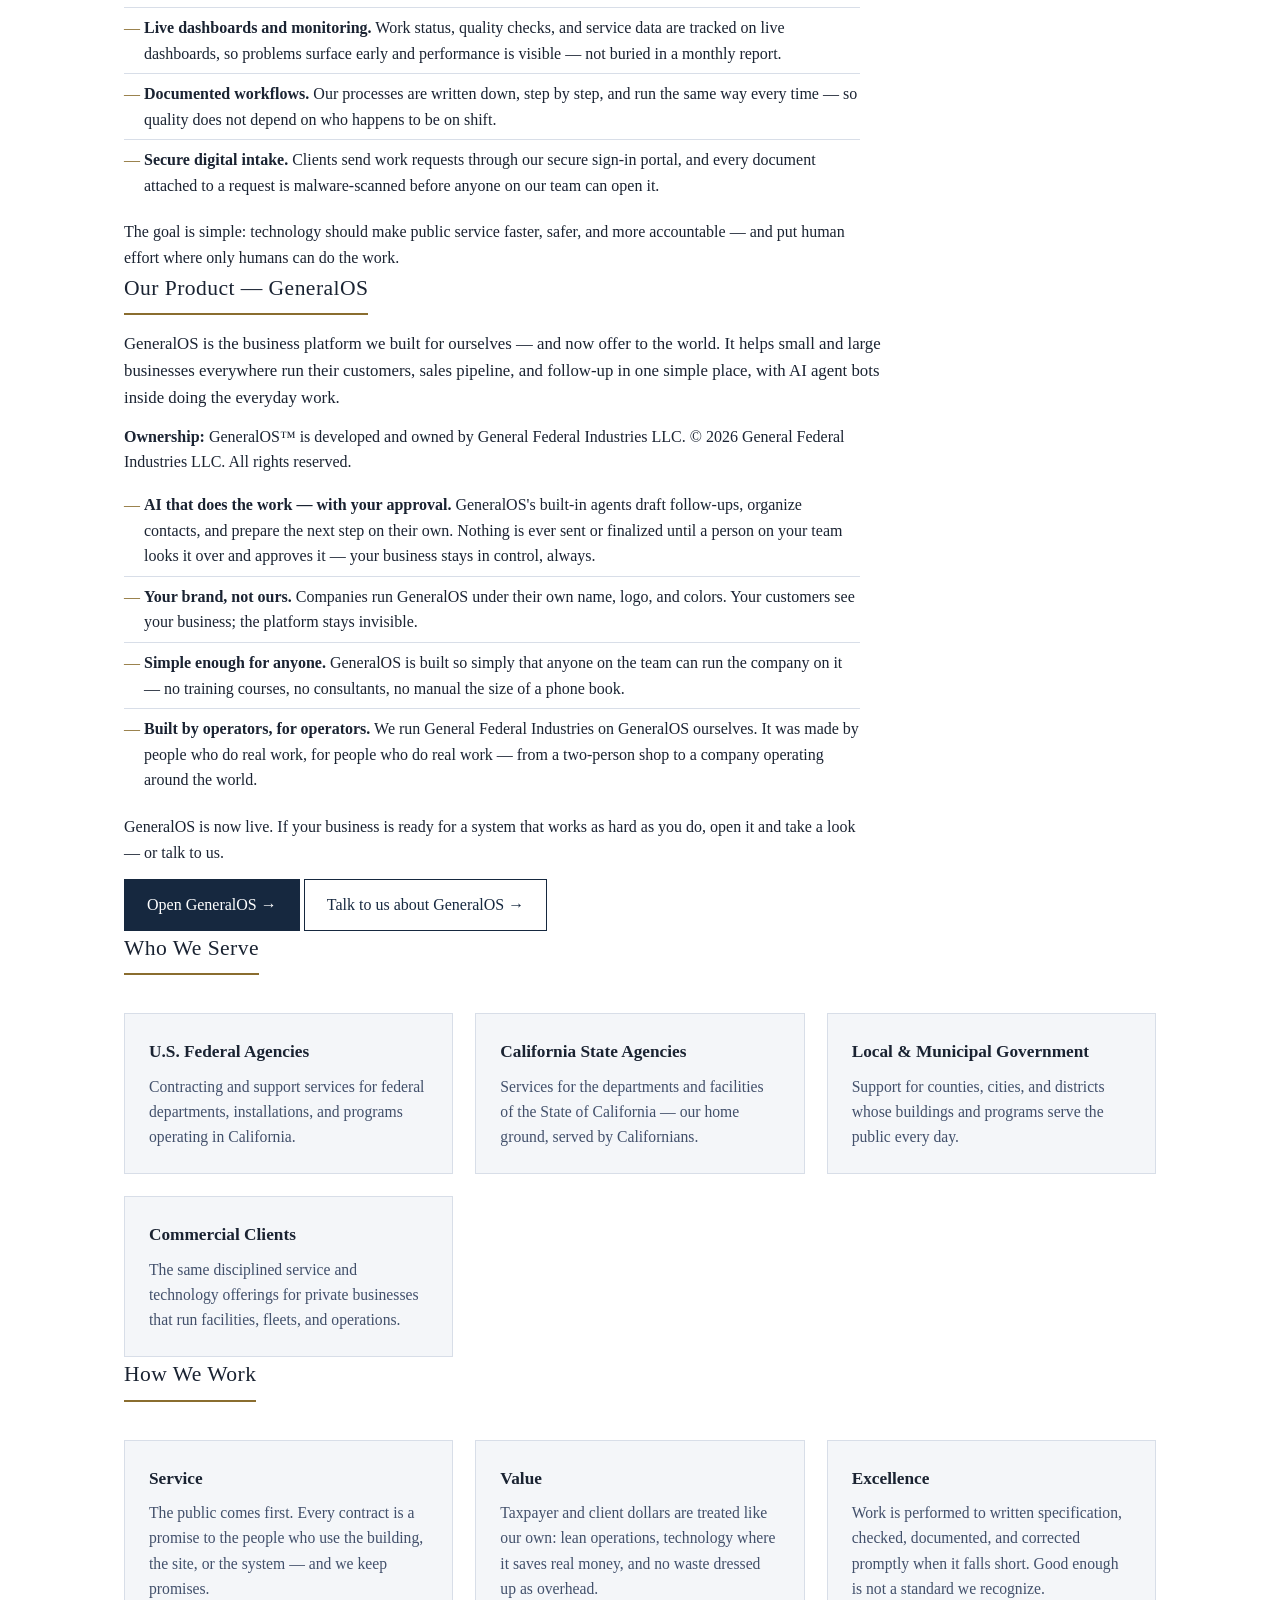
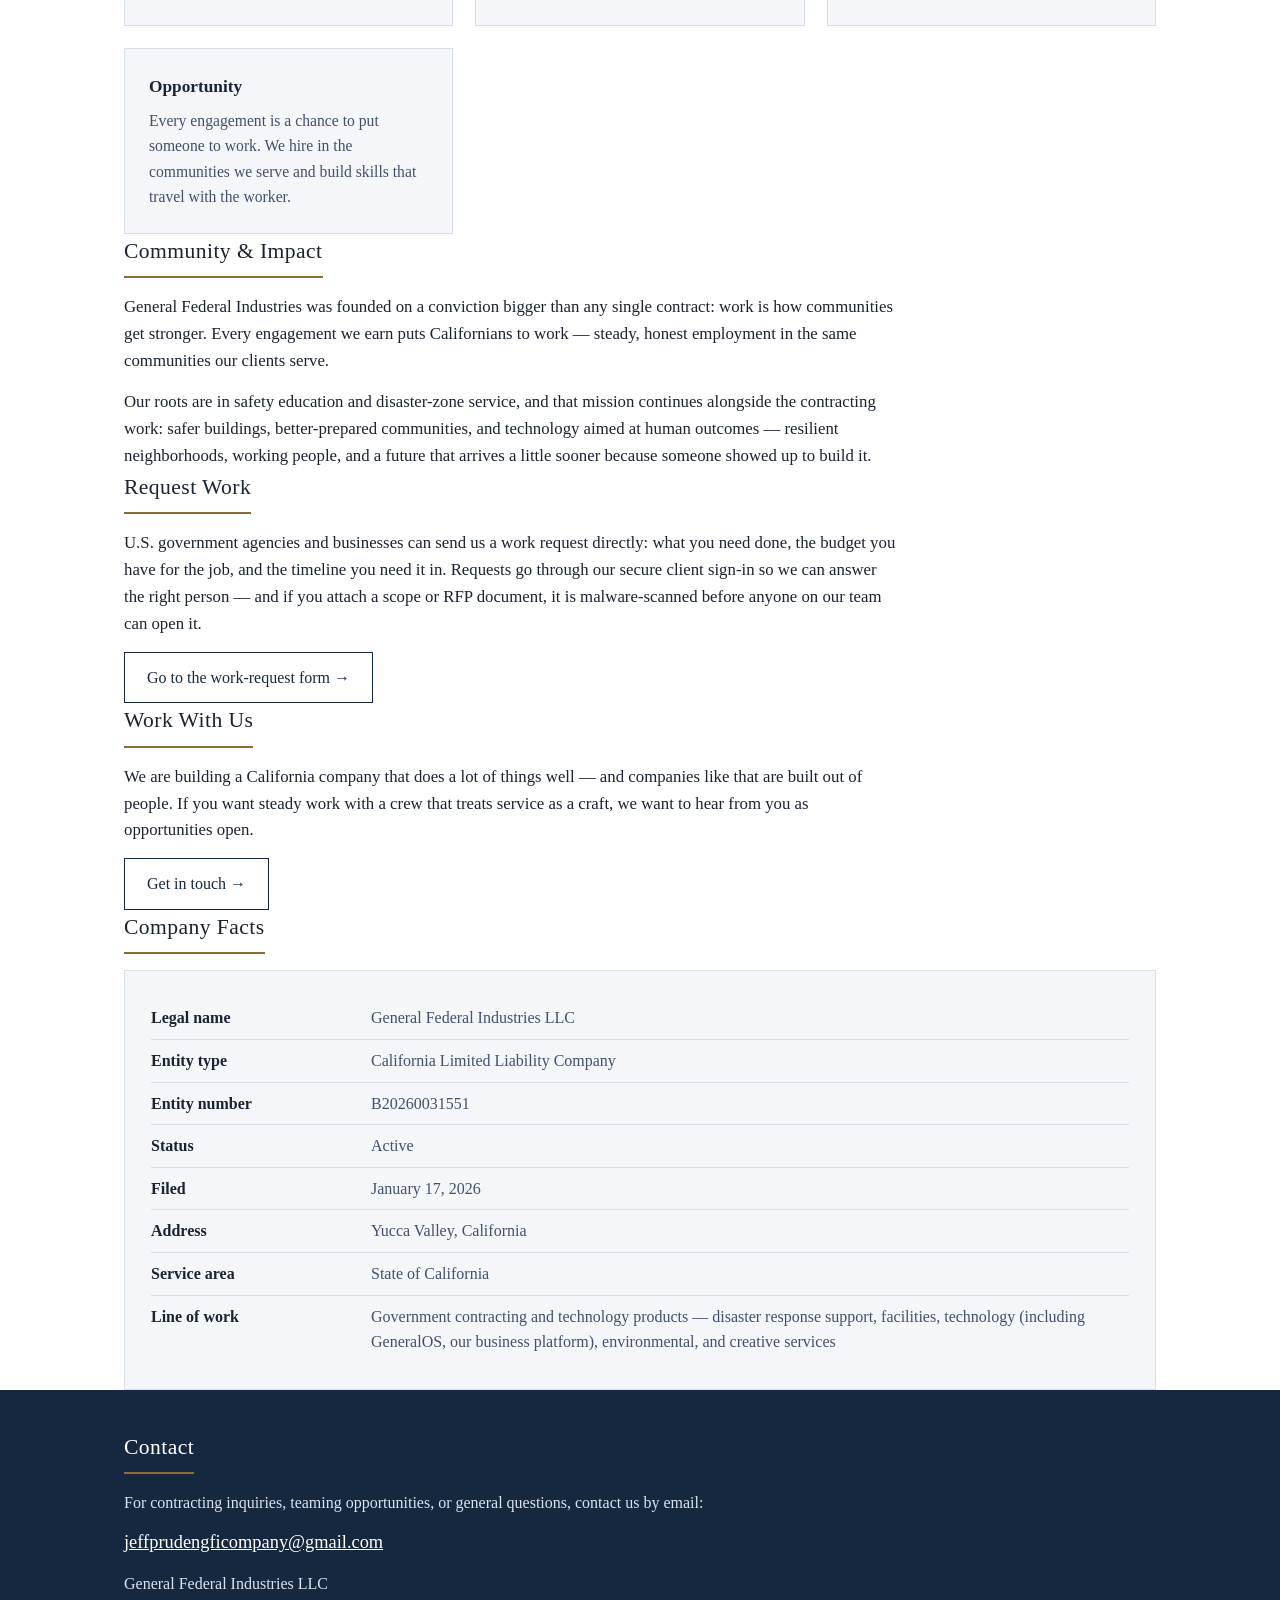
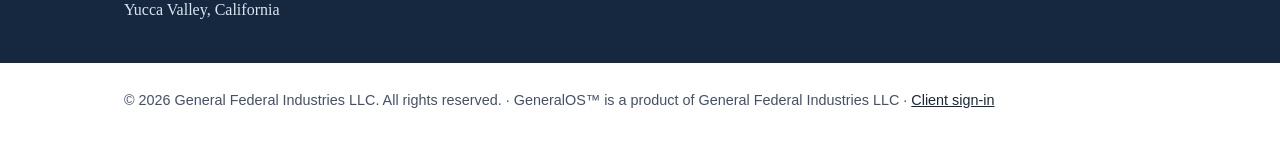
==== commit fccd3b83: "Ownership claim: GeneralOS (TM) is a product of General Federal Industries LLC - product section + a" ====
--- a/index.html
+++ b/index.html
@@ -80,6 +80,7 @@
 <section class="wrap">
   <h2>Our Product — GeneralOS</h2>
   <p class="lead">GeneralOS is the business platform we built for ourselves — and now offer to the world. It helps small and large businesses everywhere run their customers, sales pipeline, and follow-up in one simple place, with AI agent bots inside doing the everyday work.</p>
+  <p><strong>Ownership:</strong> GeneralOS™ is developed and owned by General Federal Industries LLC. © 2026 General Federal Industries LLC. All rights reserved.</p>
   <ul class="plain">
     <li><strong>AI that does the work — with your approval.</strong> GeneralOS's built-in agents draft follow-ups, organize contacts, and prepare the next step on their own. Nothing is ever sent or finalized until a person on your team looks it over and approves it — your business stays in control, always.</li>
     <li><strong>Your brand, not ours.</strong> Companies run GeneralOS under their own name, logo, and colors. Your customers see your business; the platform stays invisible.</li>
@@ -178,7 +179,7 @@
 </div>
 
 <footer>
-  <div class="wrap sans">&copy; 2026 General Federal Industries LLC. All rights reserved. · <a href="request.html">Client sign-in</a></div>
+  <div class="wrap sans">&copy; 2026 General Federal Industries LLC. All rights reserved. · GeneralOS&trade; is a product of General Federal Industries LLC · <a href="request.html">Client sign-in</a></div>
 </footer>
 
 </body>
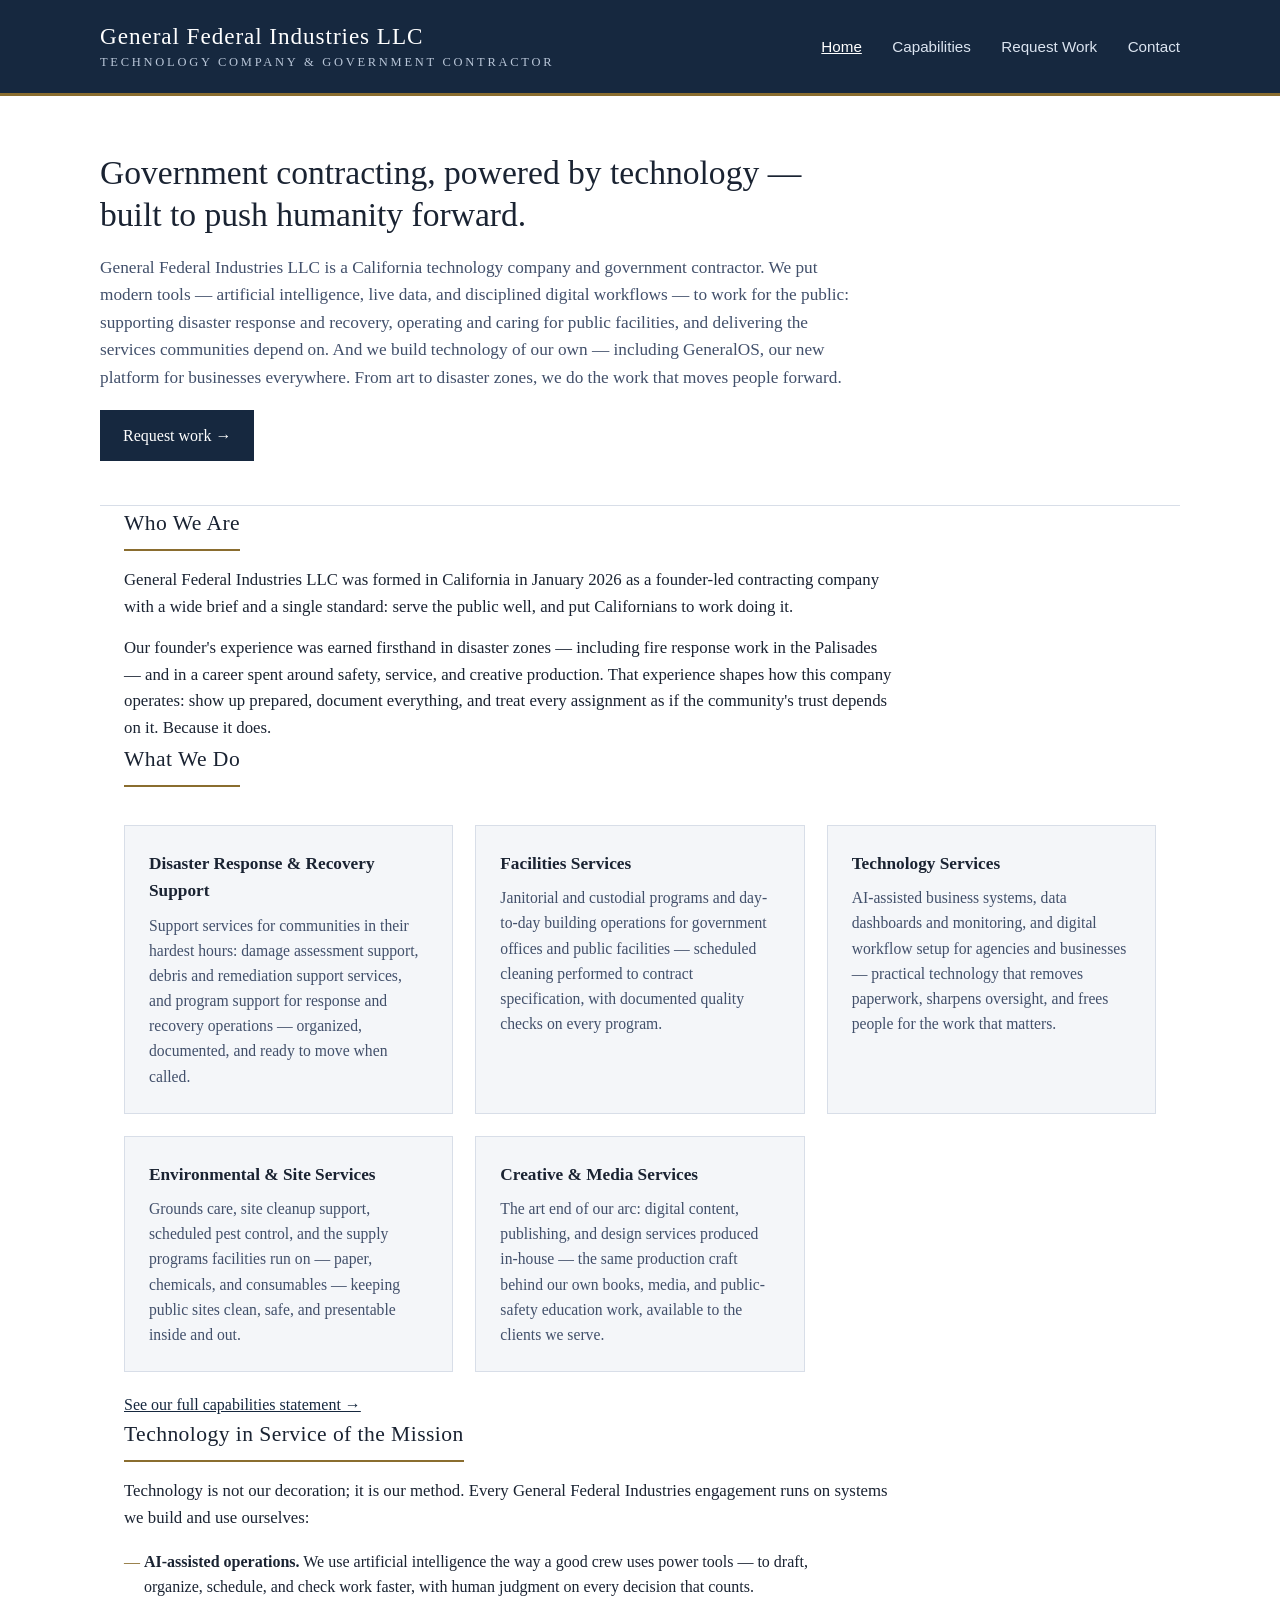
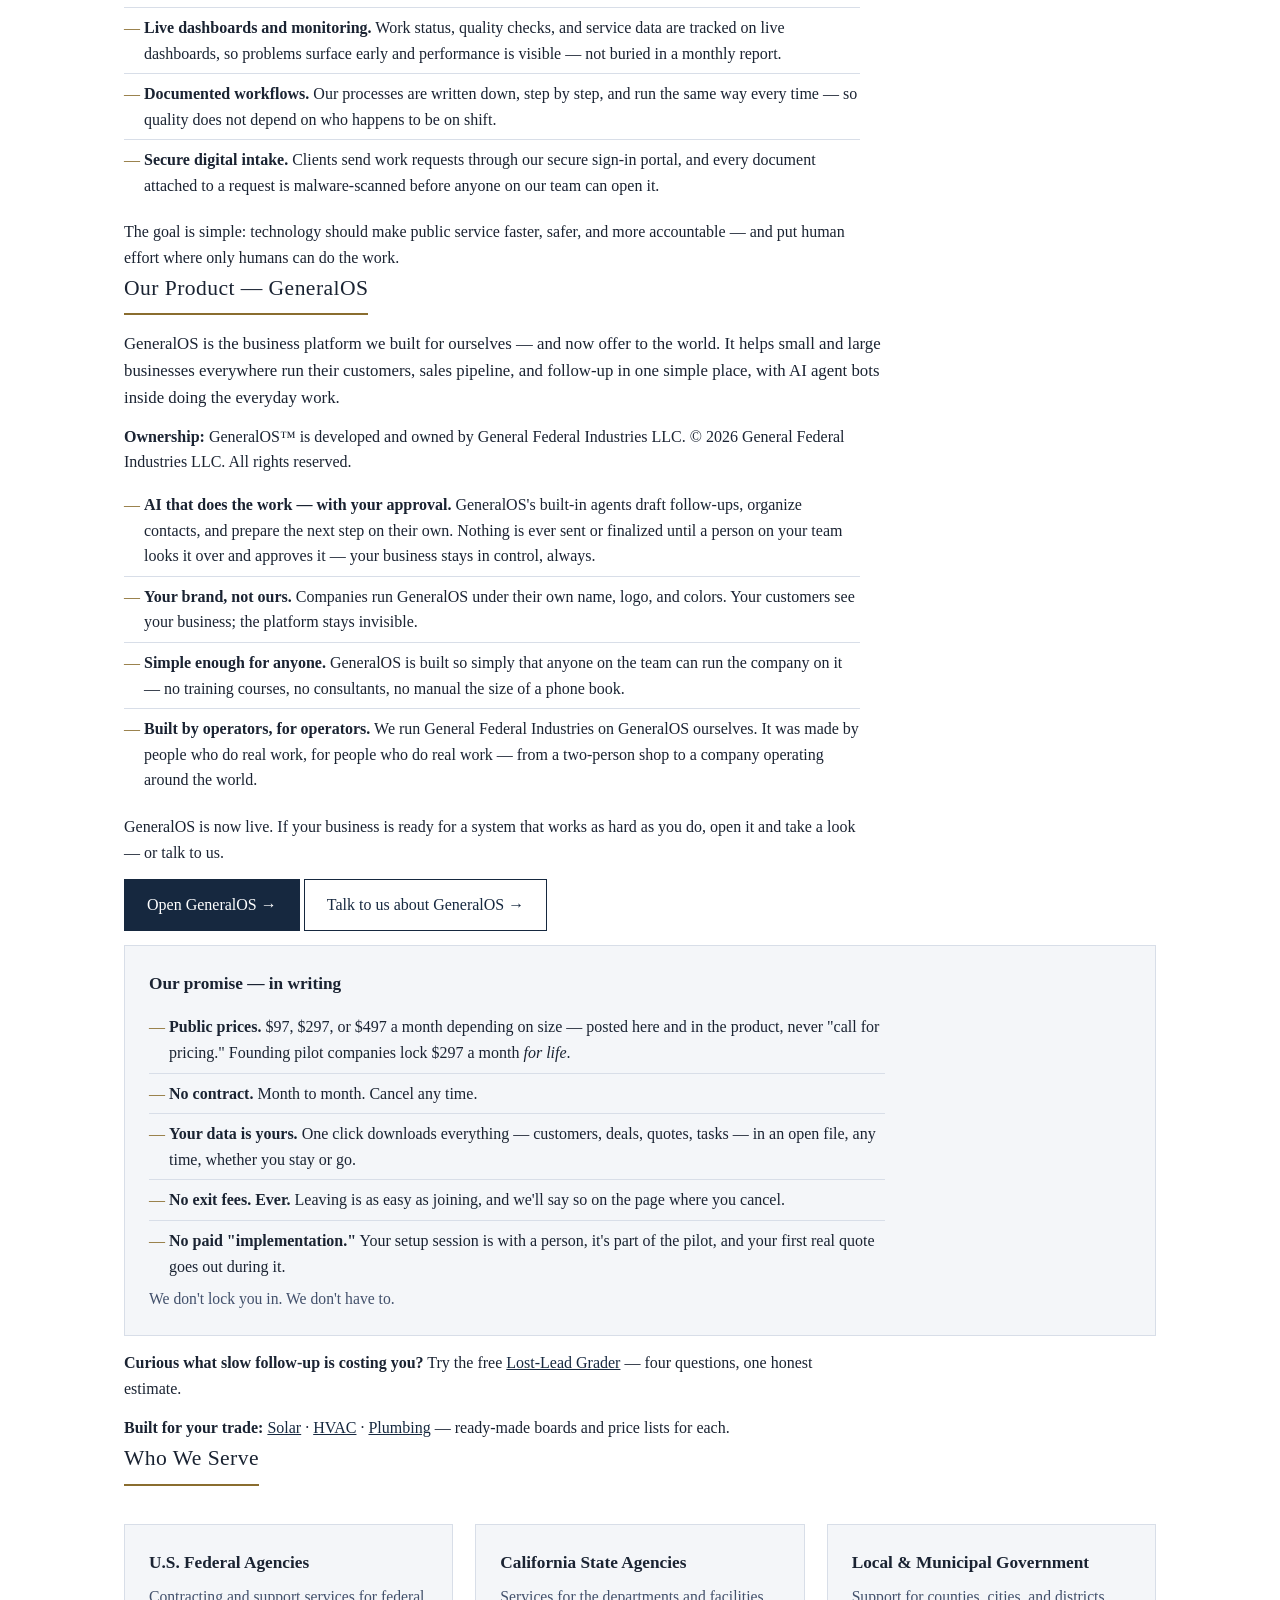
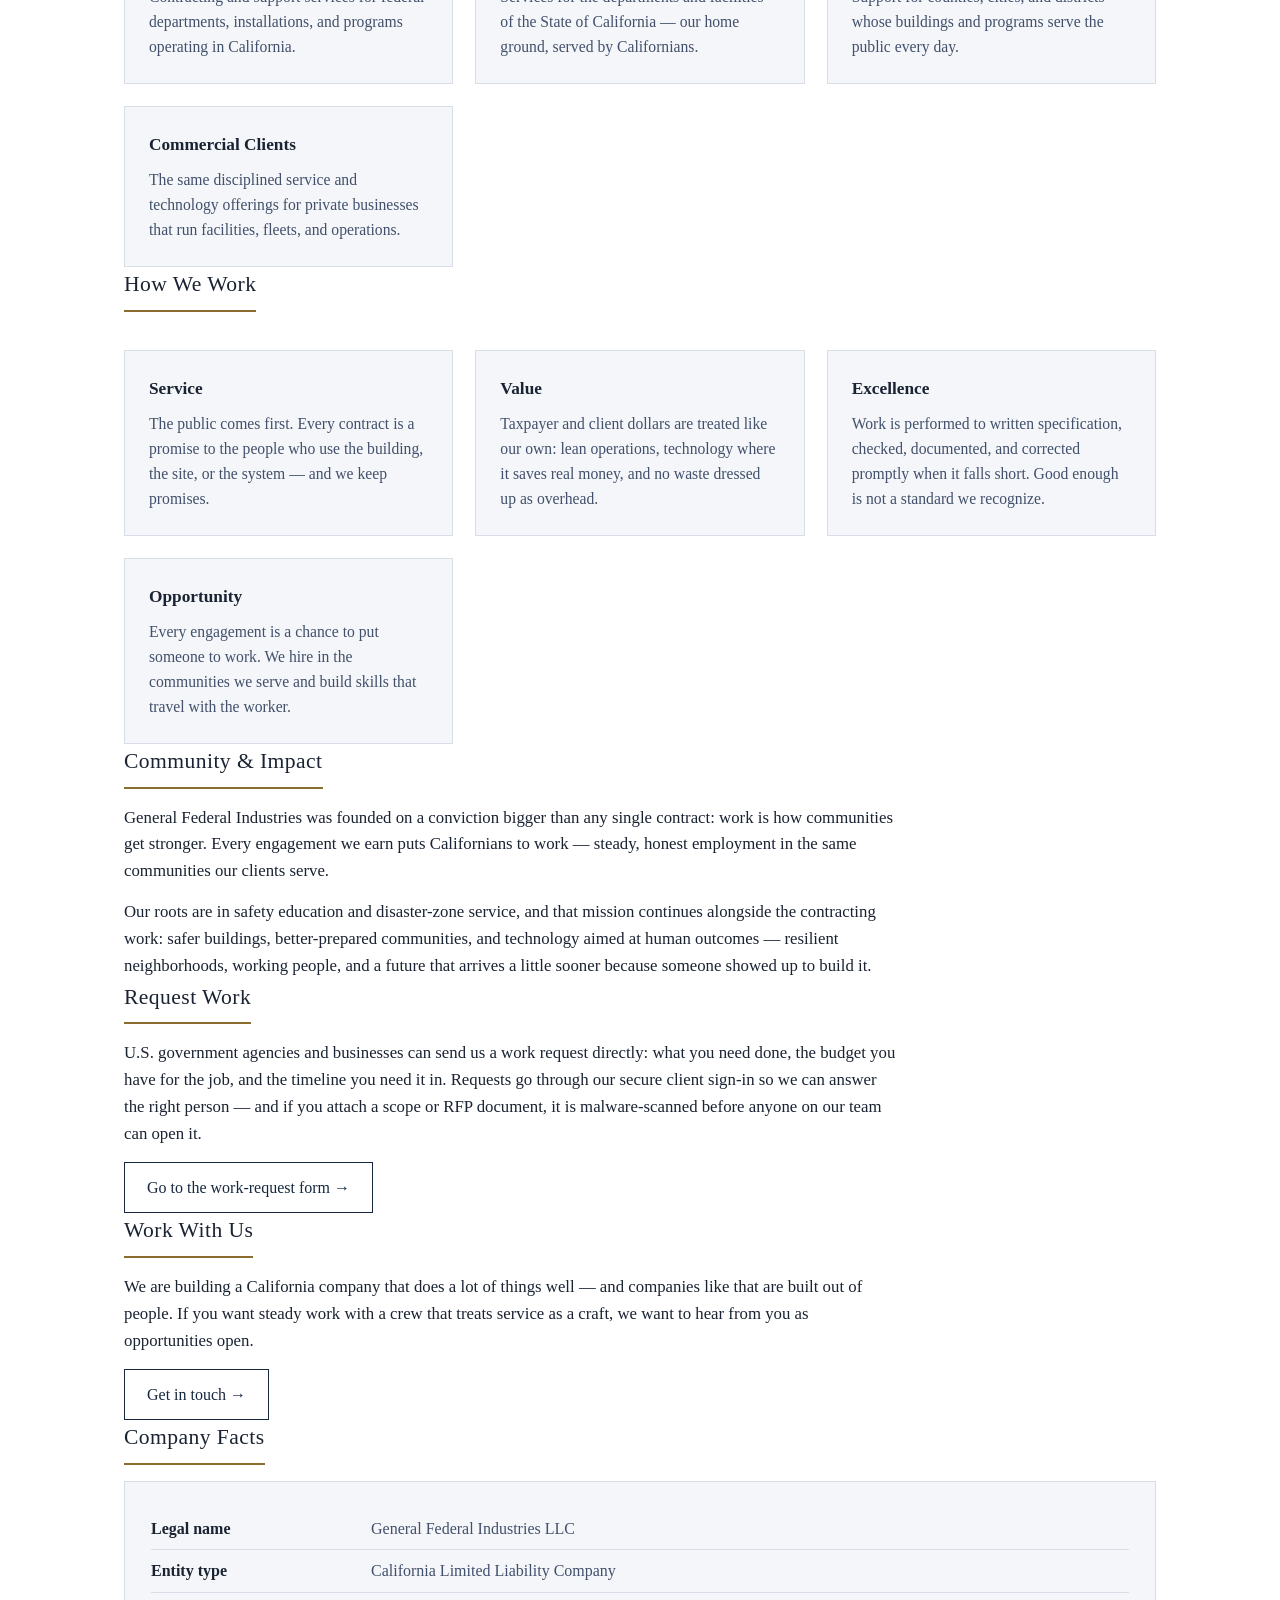
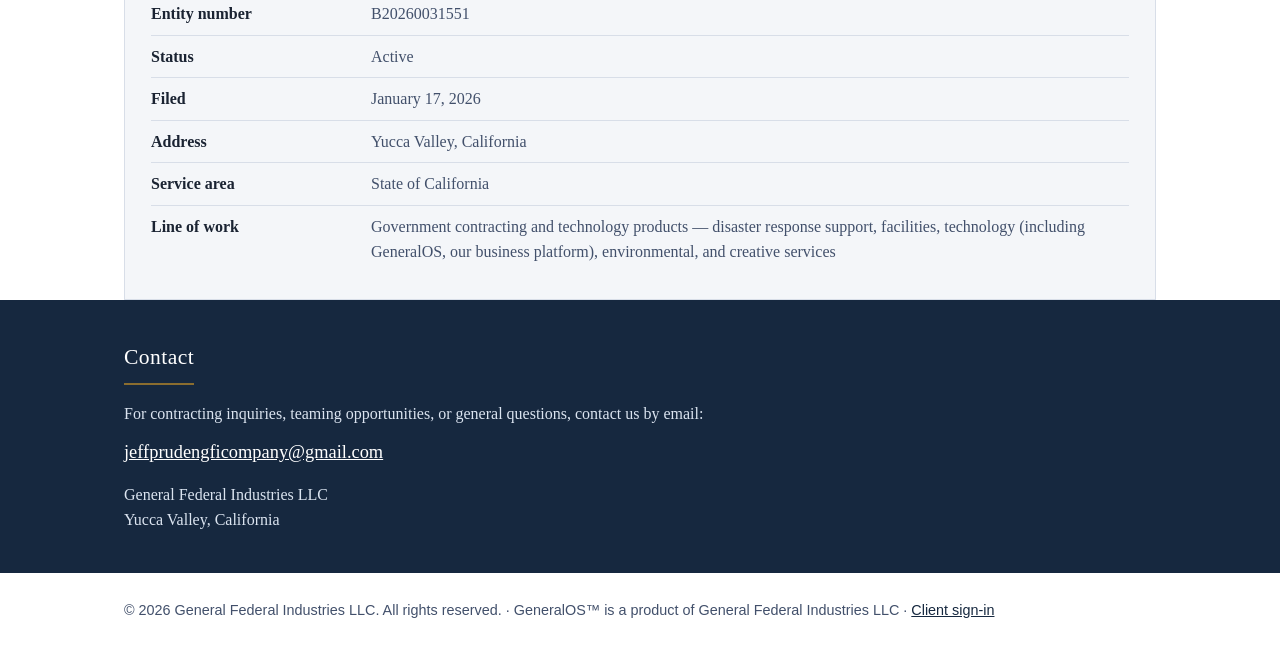
==== commit 275321f3: "Pre-launch playbook: the promise in writing on the home page, Lost-Lead Grader, and trade pages for " ====
--- a/index.html
+++ b/index.html
@@ -89,6 +89,21 @@
   </ul>
   <p class="mt14">GeneralOS is now live. If your business is ready for a system that works as hard as you do, open it and take a look — or talk to us.</p>
   <p class="mt14"><a class="btn" href="https://generalos.onrender.com" target="_blank" rel="noopener">Open GeneralOS &rarr;</a> <a class="btn secondary" href="#contact">Talk to us about GeneralOS &rarr;</a></p>
+
+  <div class="card mt14">
+    <h3>Our promise — in writing</h3>
+    <ul class="plain">
+      <li><strong>Public prices.</strong> $97, $297, or $497 a month depending on size — posted here and in the product, never "call for pricing." Founding pilot companies lock $297 a month <em>for life</em>.</li>
+      <li><strong>No contract.</strong> Month to month. Cancel any time.</li>
+      <li><strong>Your data is yours.</strong> One click downloads everything — customers, deals, quotes, tasks — in an open file, any time, whether you stay or go.</li>
+      <li><strong>No exit fees. Ever.</strong> Leaving is as easy as joining, and we'll say so on the page where you cancel.</li>
+      <li><strong>No paid "implementation."</strong> Your setup session is with a person, it's part of the pilot, and your first real quote goes out during it.</li>
+    </ul>
+    <p>We don't lock you in. We don't have to.</p>
+  </div>
+
+  <p class="mt14"><strong>Curious what slow follow-up is costing you?</strong> Try the free <a href="grader.html">Lost-Lead Grader</a> — four questions, one honest estimate.</p>
+  <p class="mt14"><strong>Built for your trade:</strong> <a href="solar.html">Solar</a> · <a href="hvac.html">HVAC</a> · <a href="plumbing.html">Plumbing</a> — ready-made boards and price lists for each.</p>
 </section>
 
 <section class="wrap">
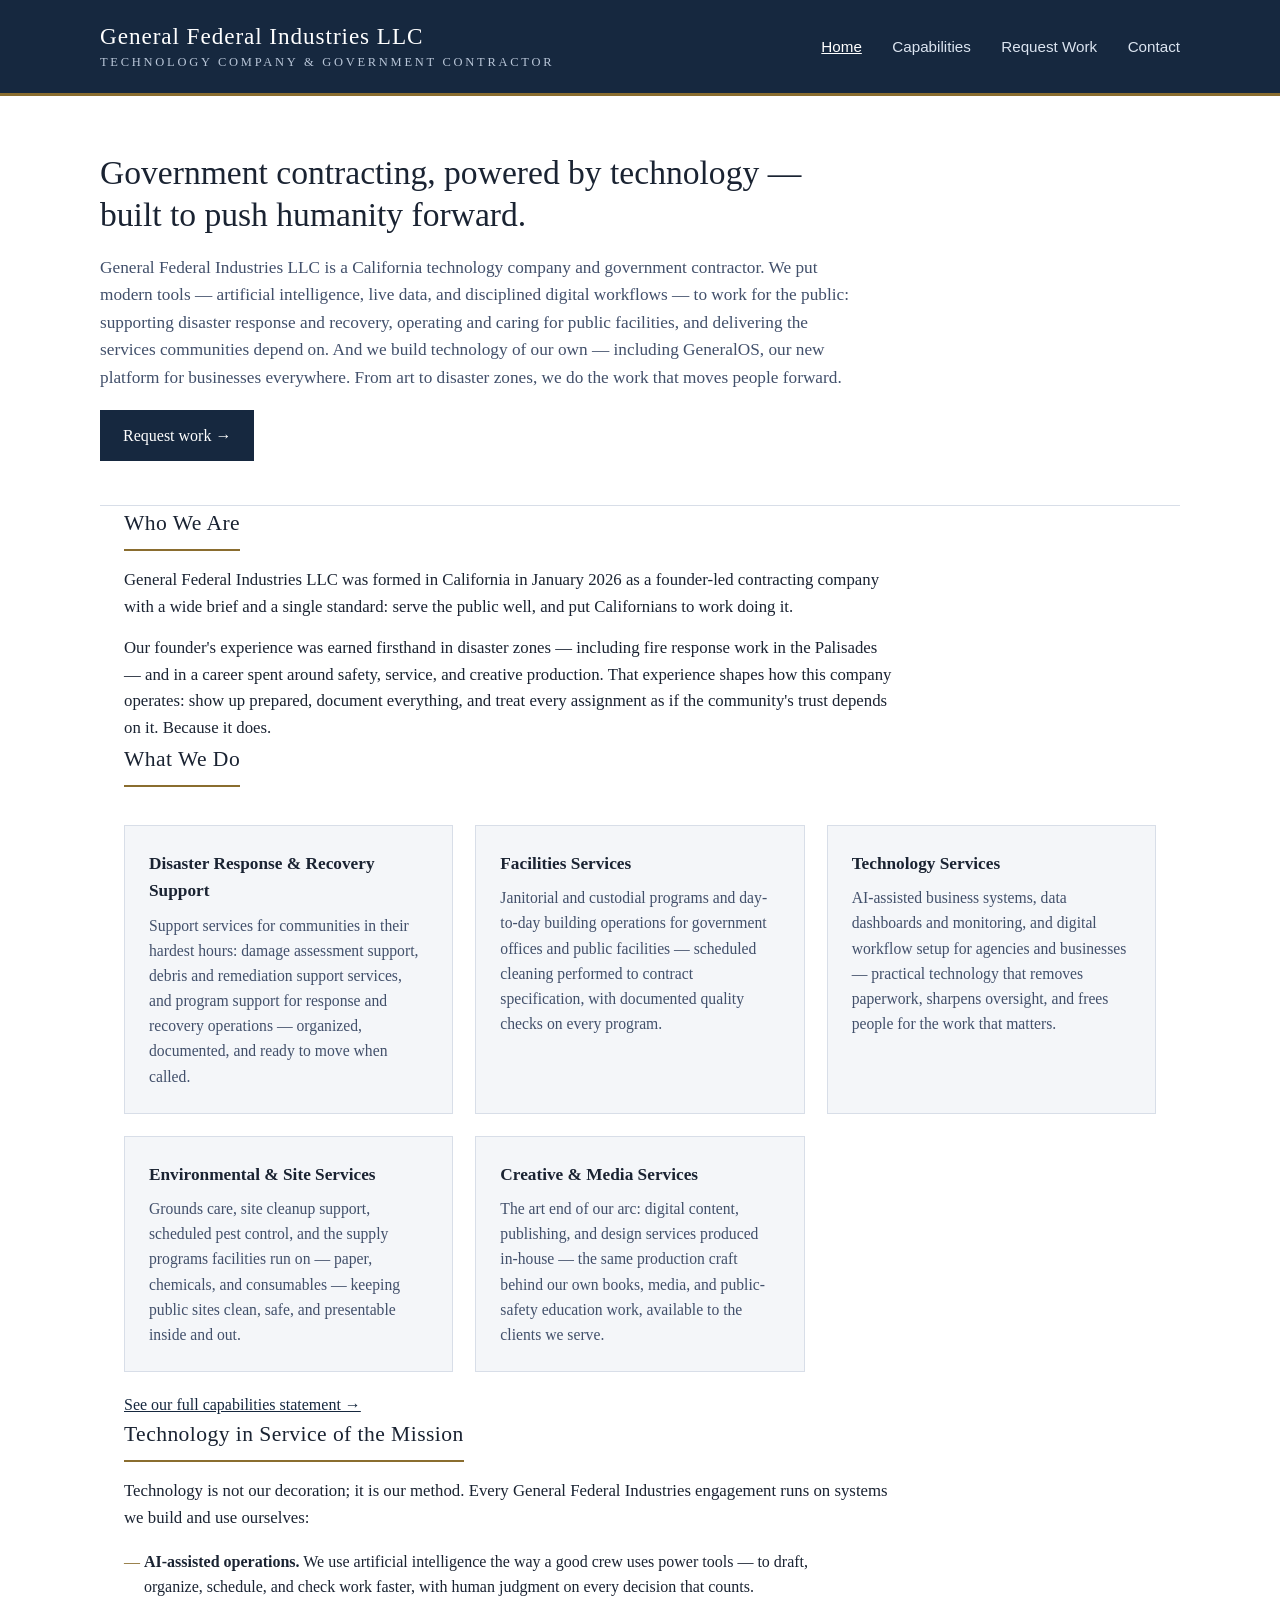
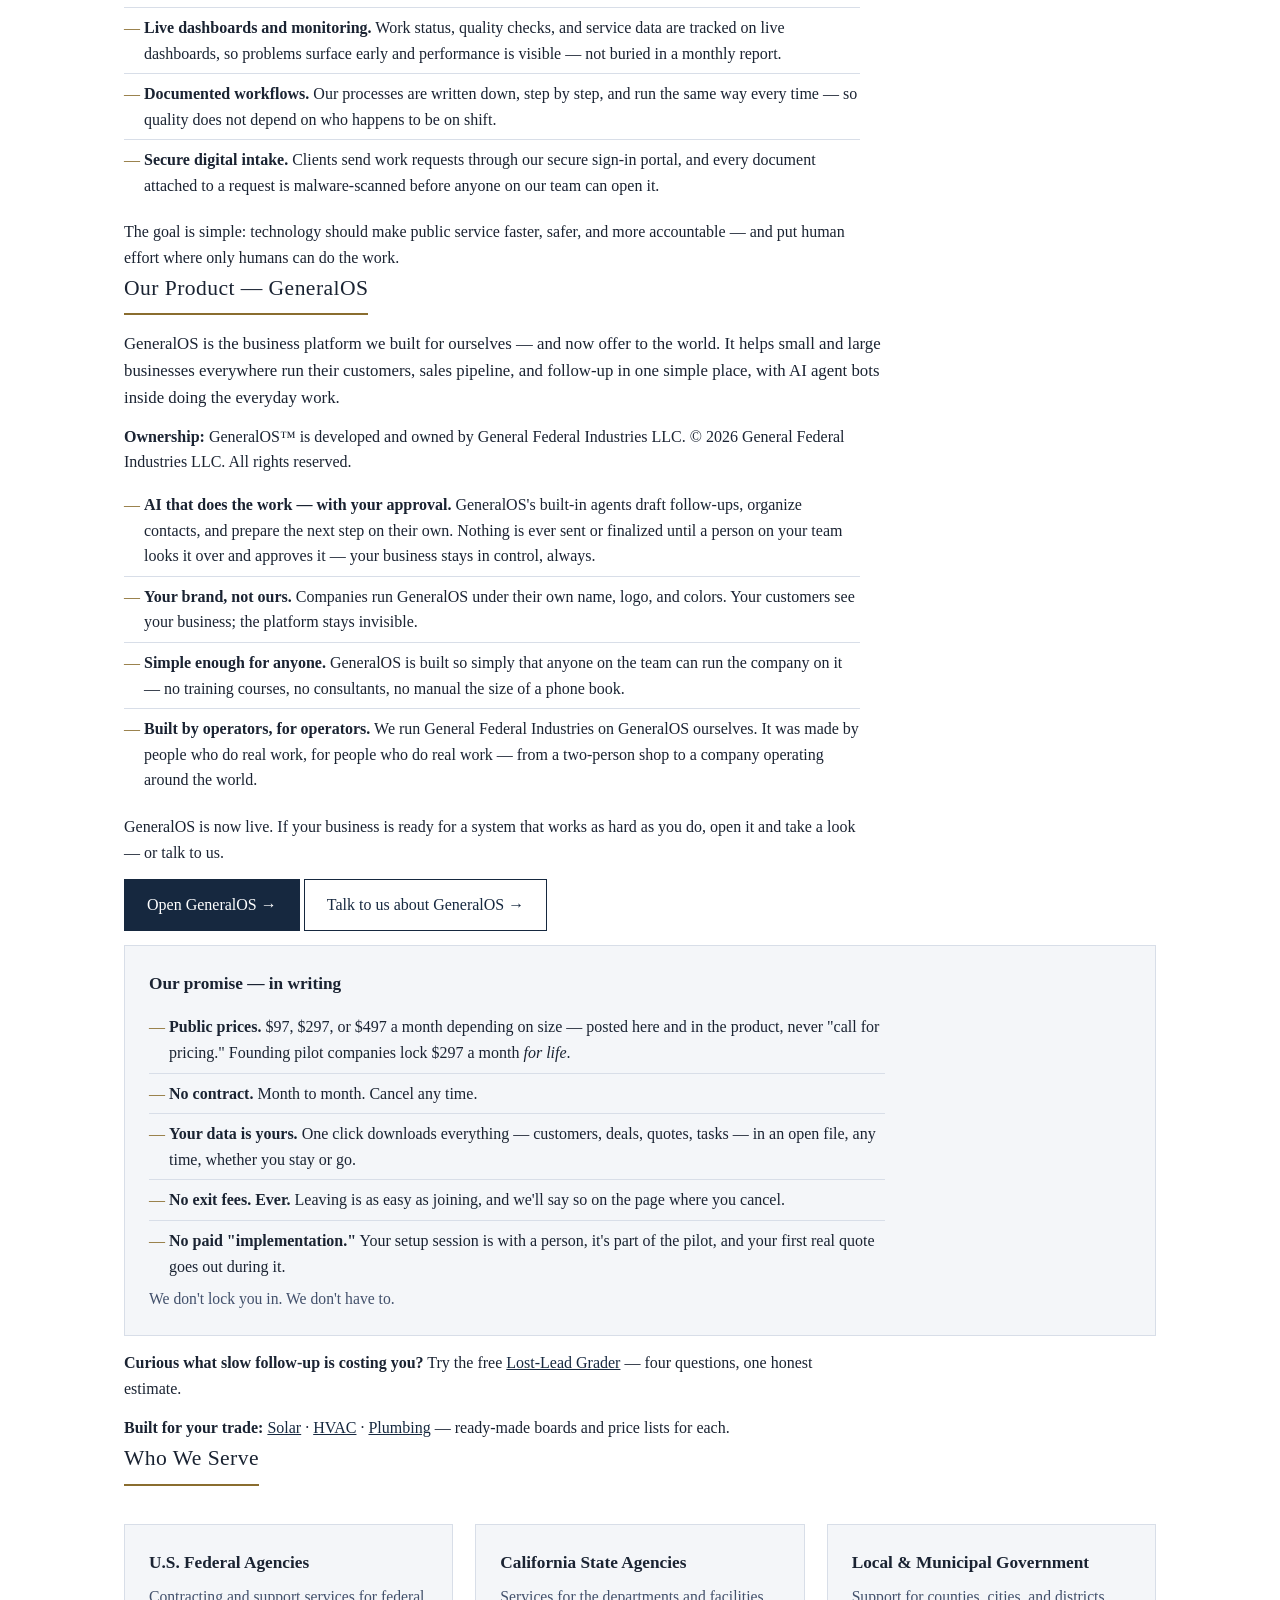
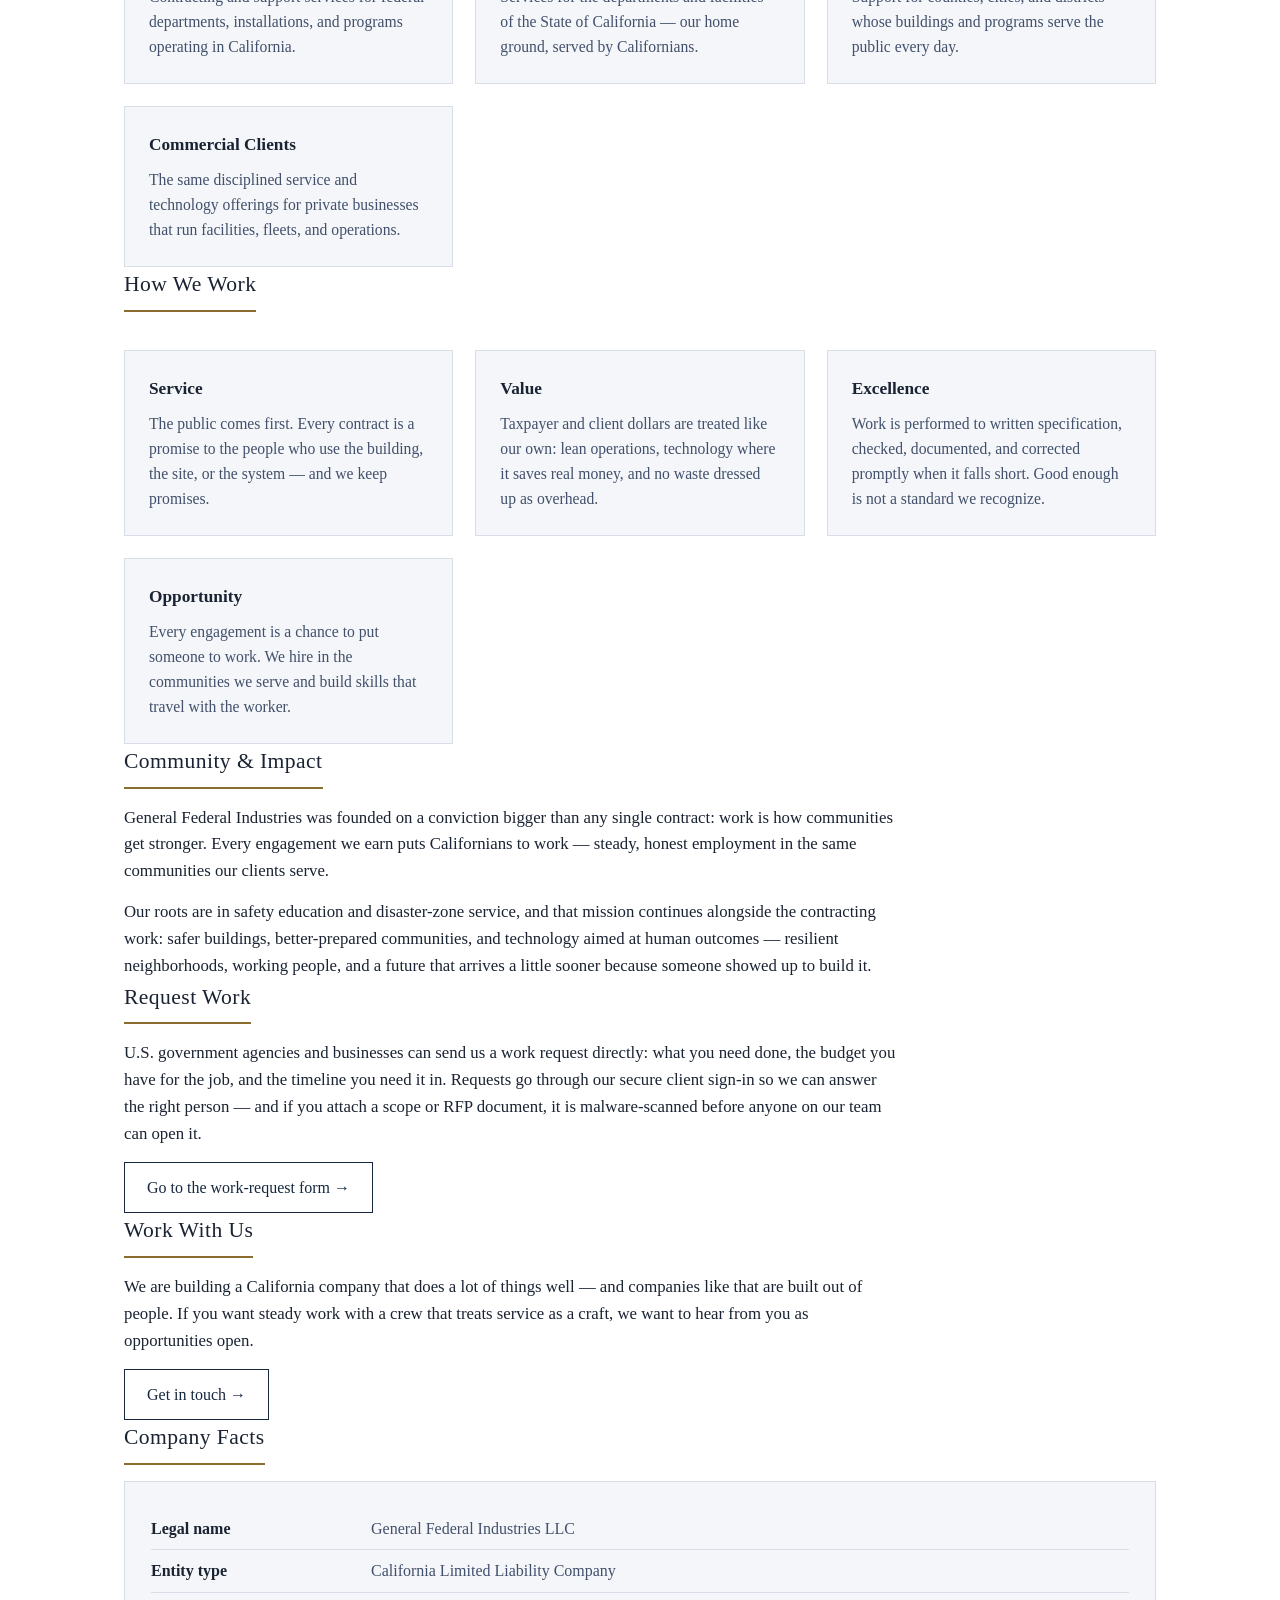
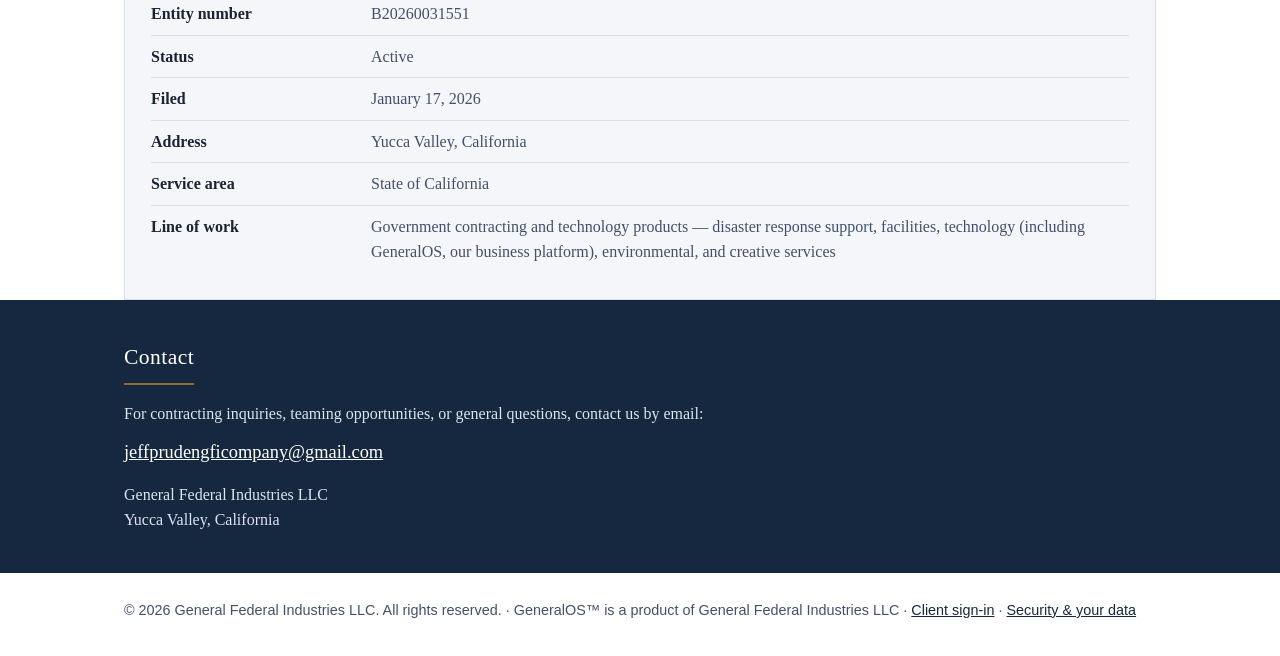
==== commit e9a78398: "Security & your data page: hosting, encryption, backups with restore drills, data rights, sub-proces" ====
--- a/index.html
+++ b/index.html
@@ -194,7 +194,7 @@
 </div>
 
 <footer>
-  <div class="wrap sans">&copy; 2026 General Federal Industries LLC. All rights reserved. · GeneralOS&trade; is a product of General Federal Industries LLC · <a href="request.html">Client sign-in</a></div>
+  <div class="wrap sans">&copy; 2026 General Federal Industries LLC. All rights reserved. · GeneralOS&trade; is a product of General Federal Industries LLC · <a href="request.html">Client sign-in</a> · <a href="security.html">Security &amp; your data</a></div>
 </footer>
 
 </body>
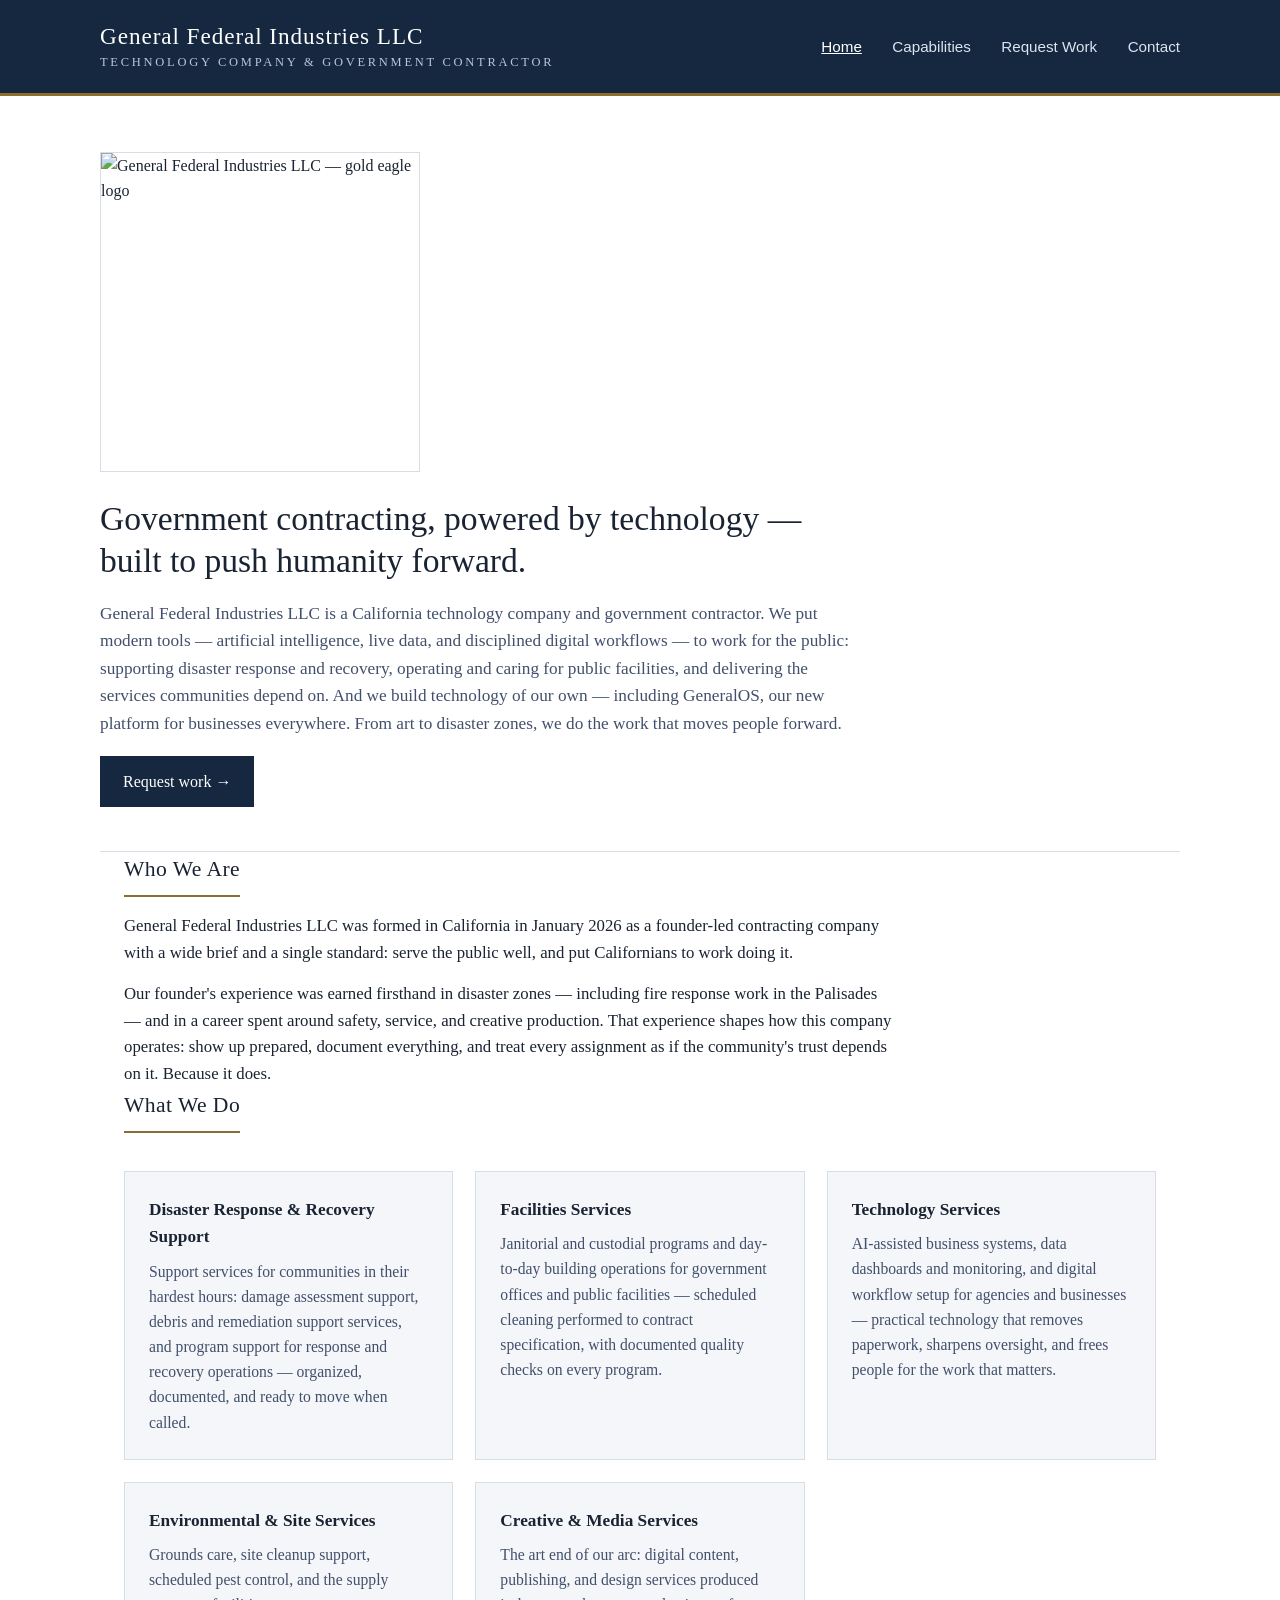
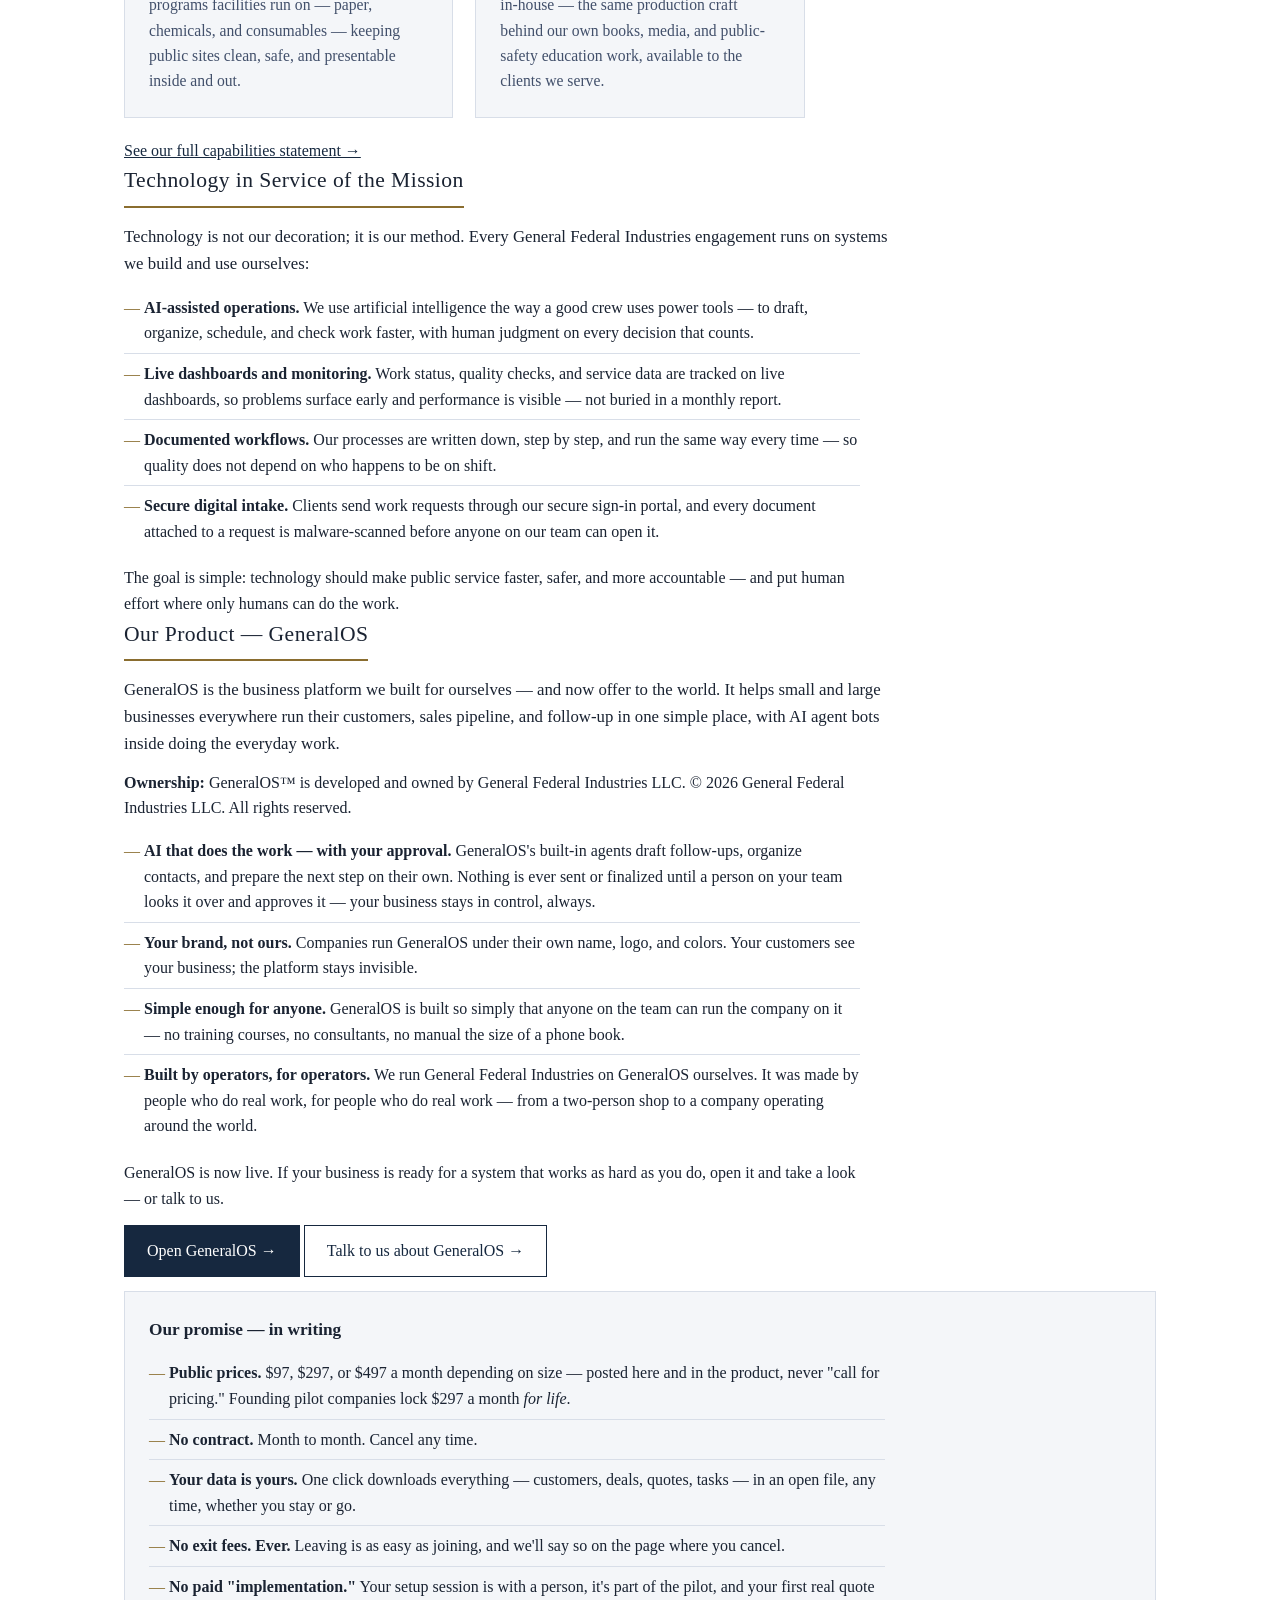
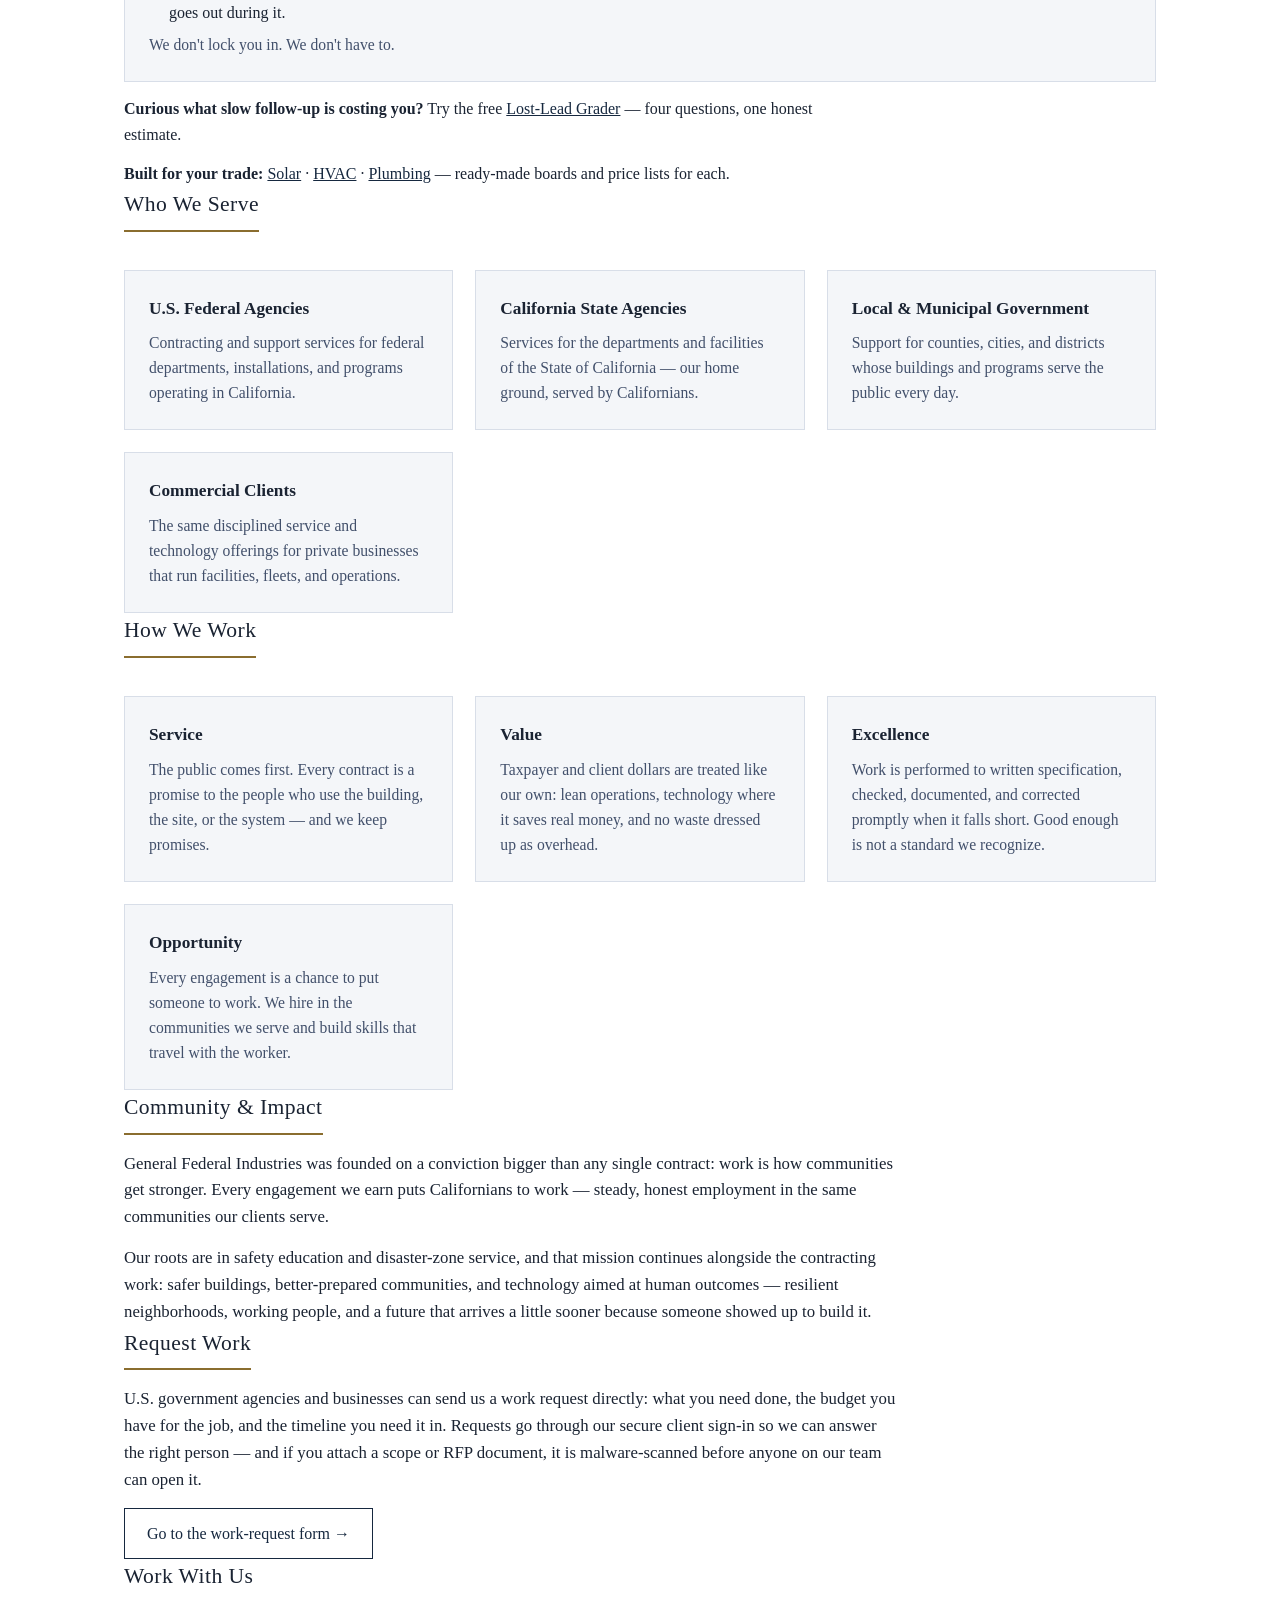
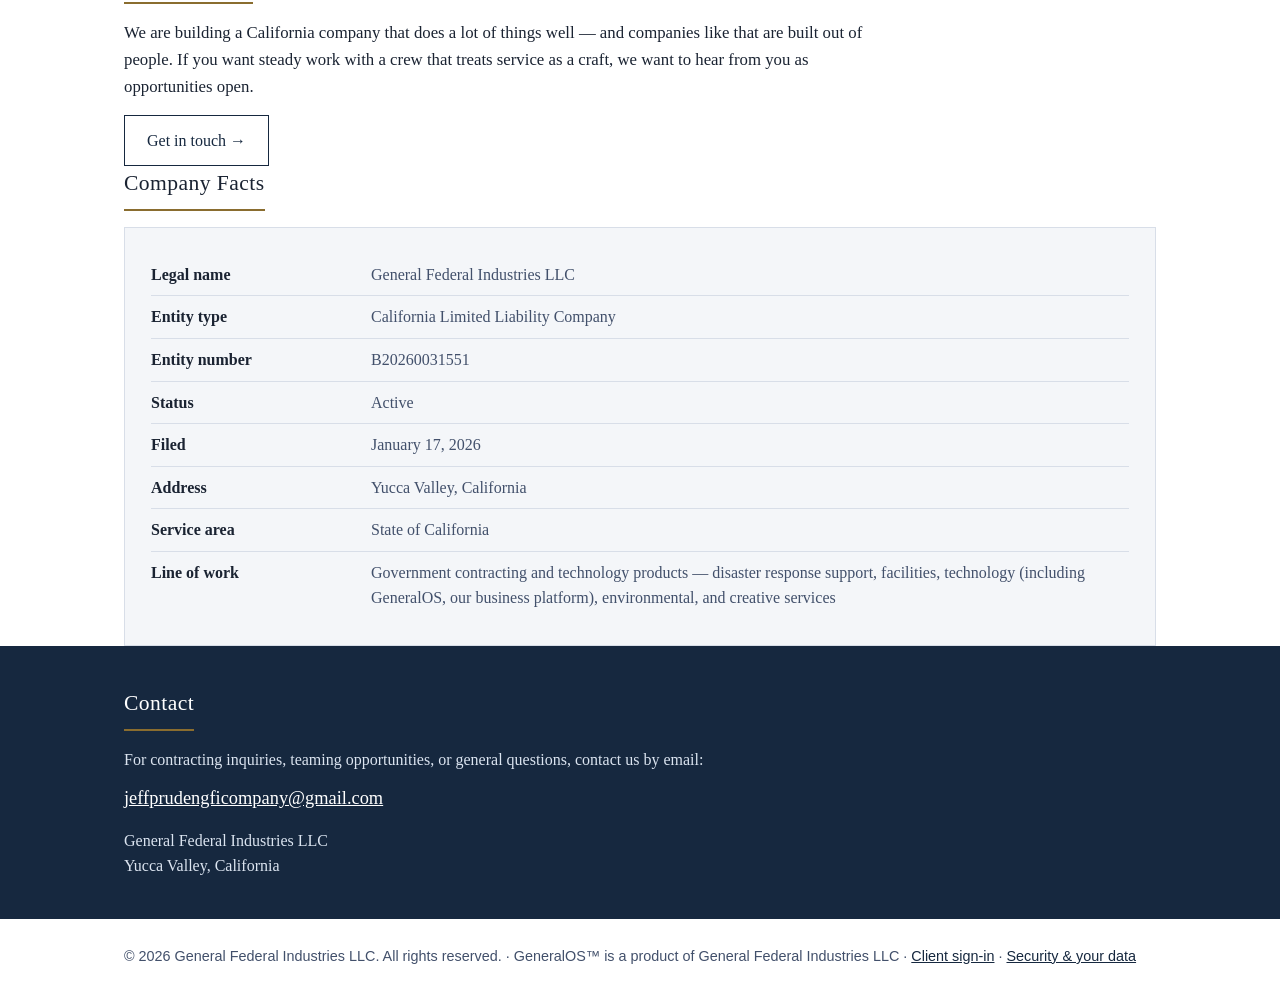
==== commit 657dbbe1: "Homepage: GFI eagle logo in the hero (image file uploaded separately)" ====
--- a/index.html
+++ b/index.html
@@ -27,6 +27,7 @@
 </header>
 
 <div class="wrap hero">
+  <img class="hero-logo" src="gfi-logo.jpg" alt="General Federal Industries LLC — gold eagle logo" width="900" height="900">
   <h1>Government contracting, powered by technology — built to push humanity forward.</h1>
   <p>General Federal Industries LLC is a California technology company and government contractor. We put modern tools — artificial intelligence, live data, and disciplined digital workflows — to work for the public: supporting disaster response and recovery, operating and caring for public facilities, and delivering the services communities depend on. And we build technology of our own — including GeneralOS, our new platform for businesses everywhere. From art to disaster zones, we do the work that moves people forward.</p>
   <p class="mt20"><a class="btn" href="request.html">Request work &rarr;</a></p>
--- a/styles.css
+++ b/styles.css
@@ -19,6 +19,7 @@
 nav a.active{color:#fff;text-decoration:underline}
 .rule{height:3px;background:var(--accent)}
 .hero{padding:56px 0 44px;border-bottom:1px solid var(--line)}
+.hero-logo{display:block;width:min(320px,78%);height:auto;border:1px solid var(--line);margin-bottom:26px}
 .hero h1{font-size:2.1rem;font-weight:normal;line-height:1.25;max-width:22em}
 .hero p{margin-top:18px;font-size:1.08rem;color:var(--slate);max-width:44em}
 section{padding:44px 0}
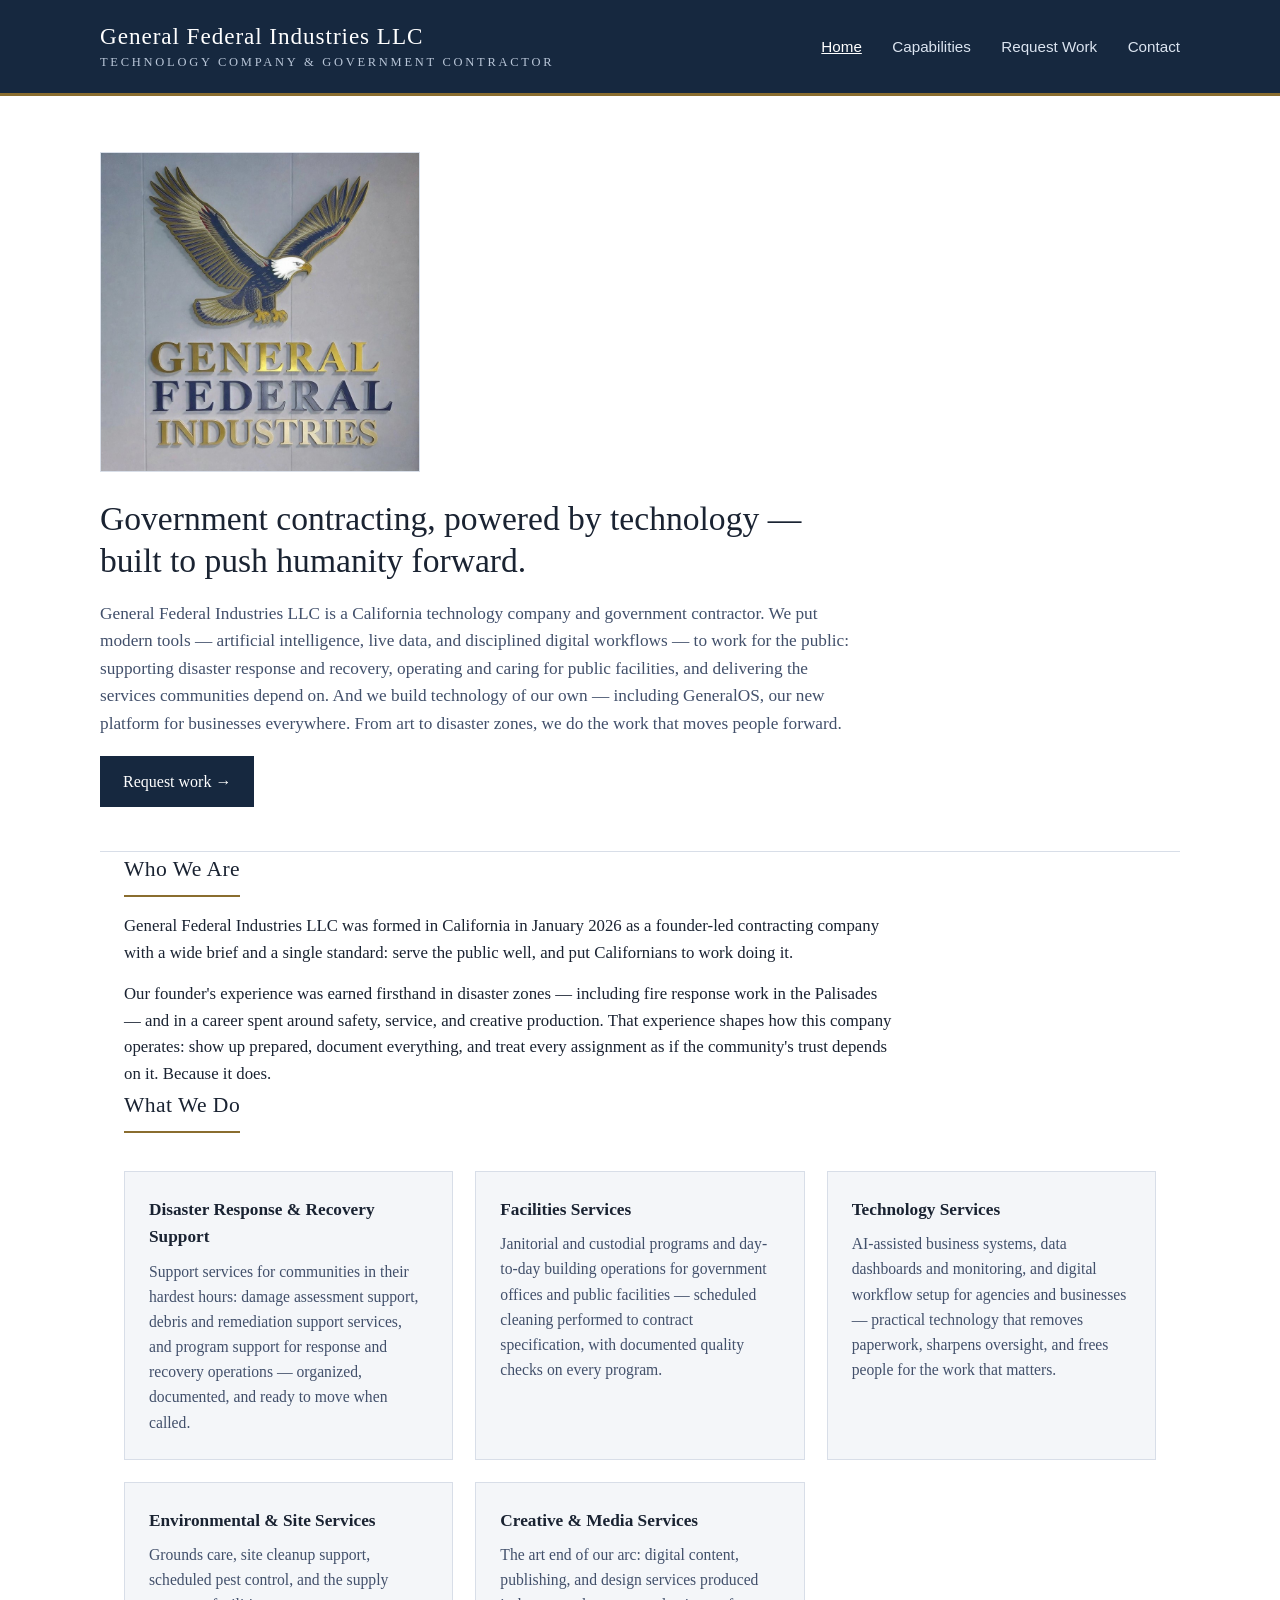
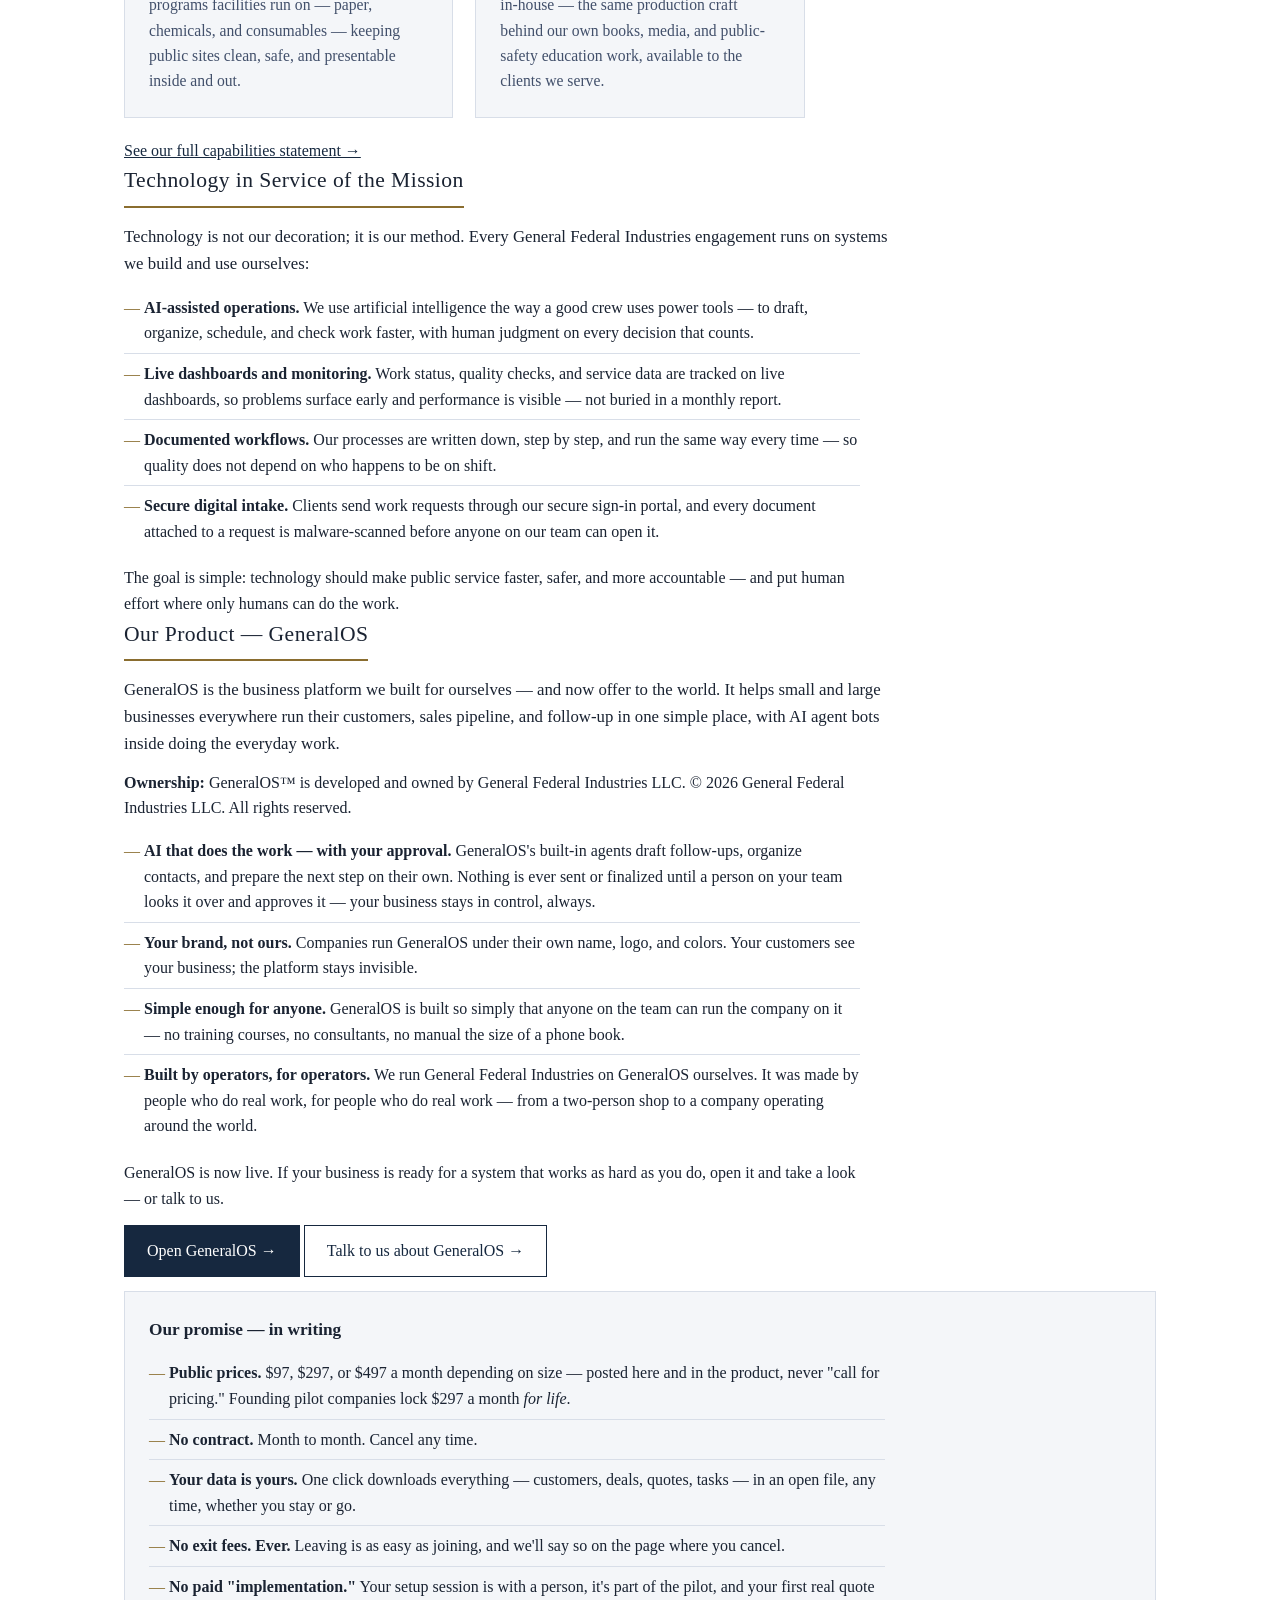
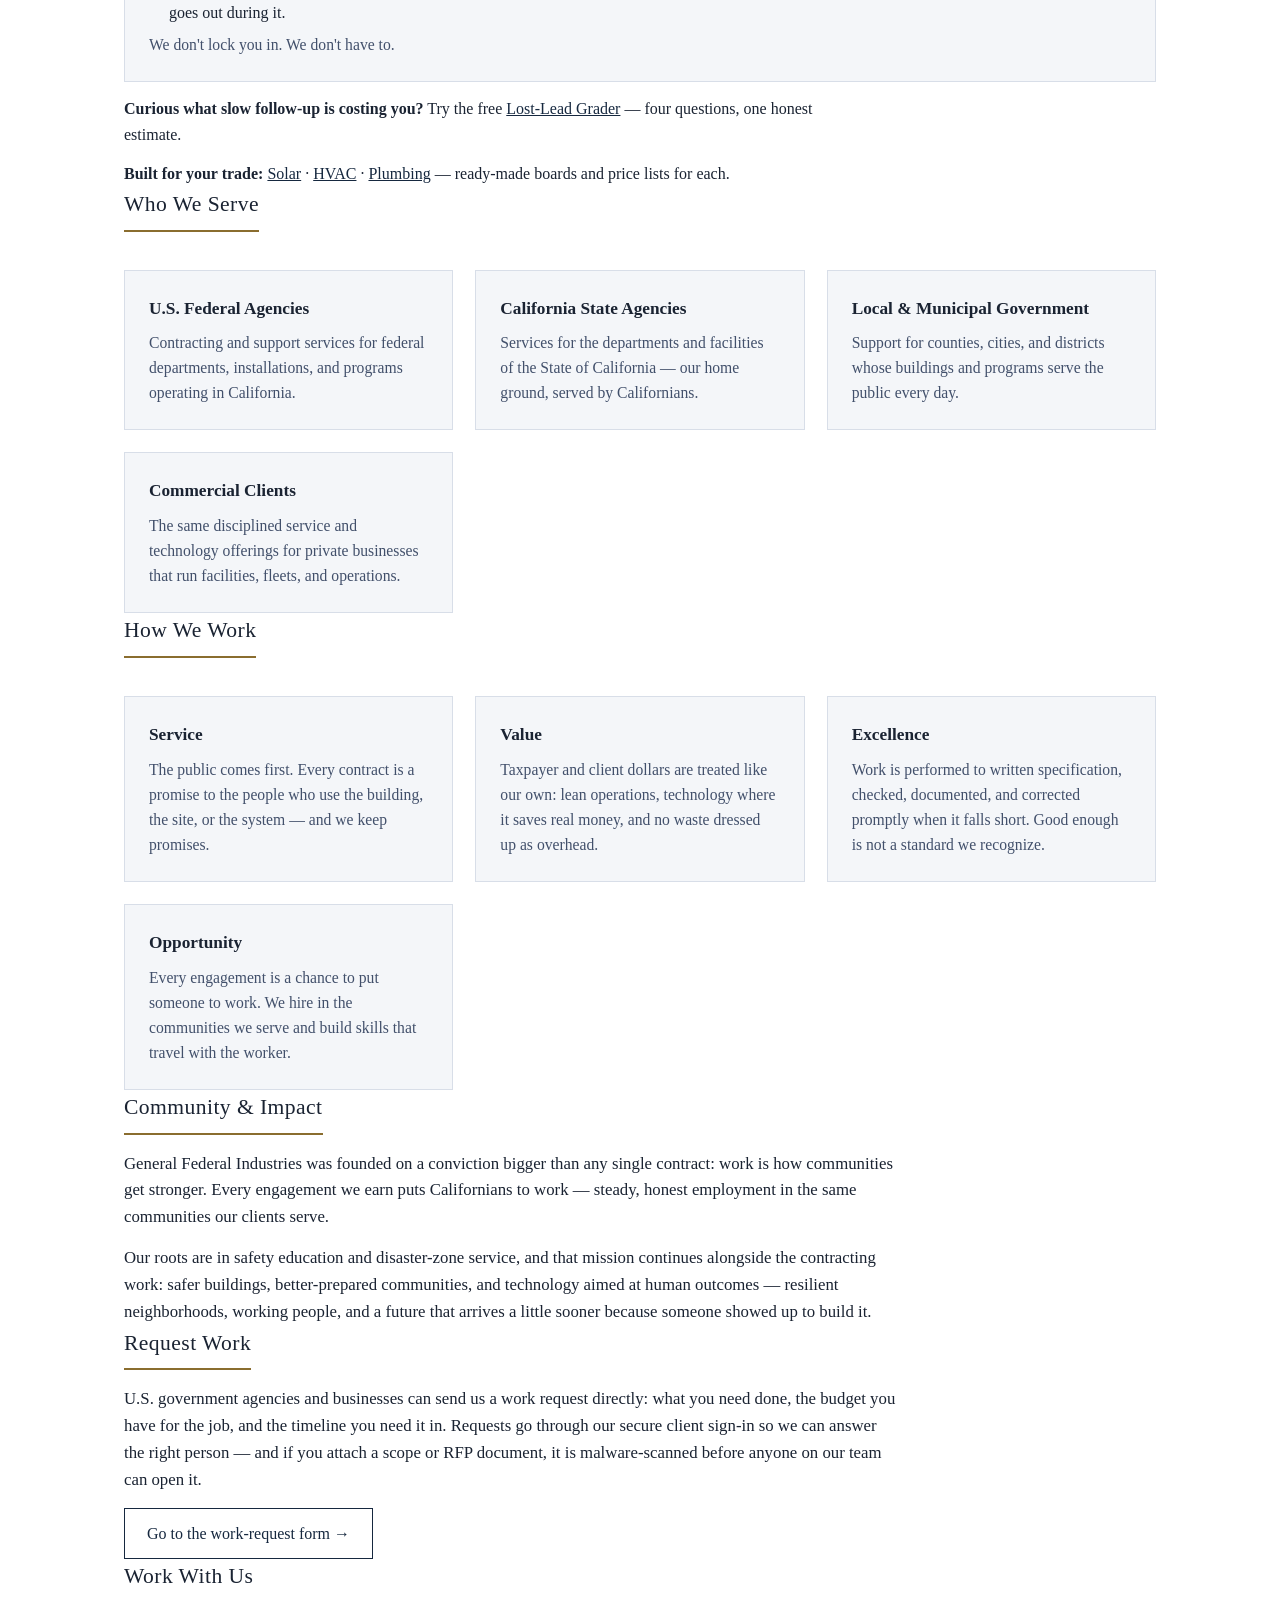
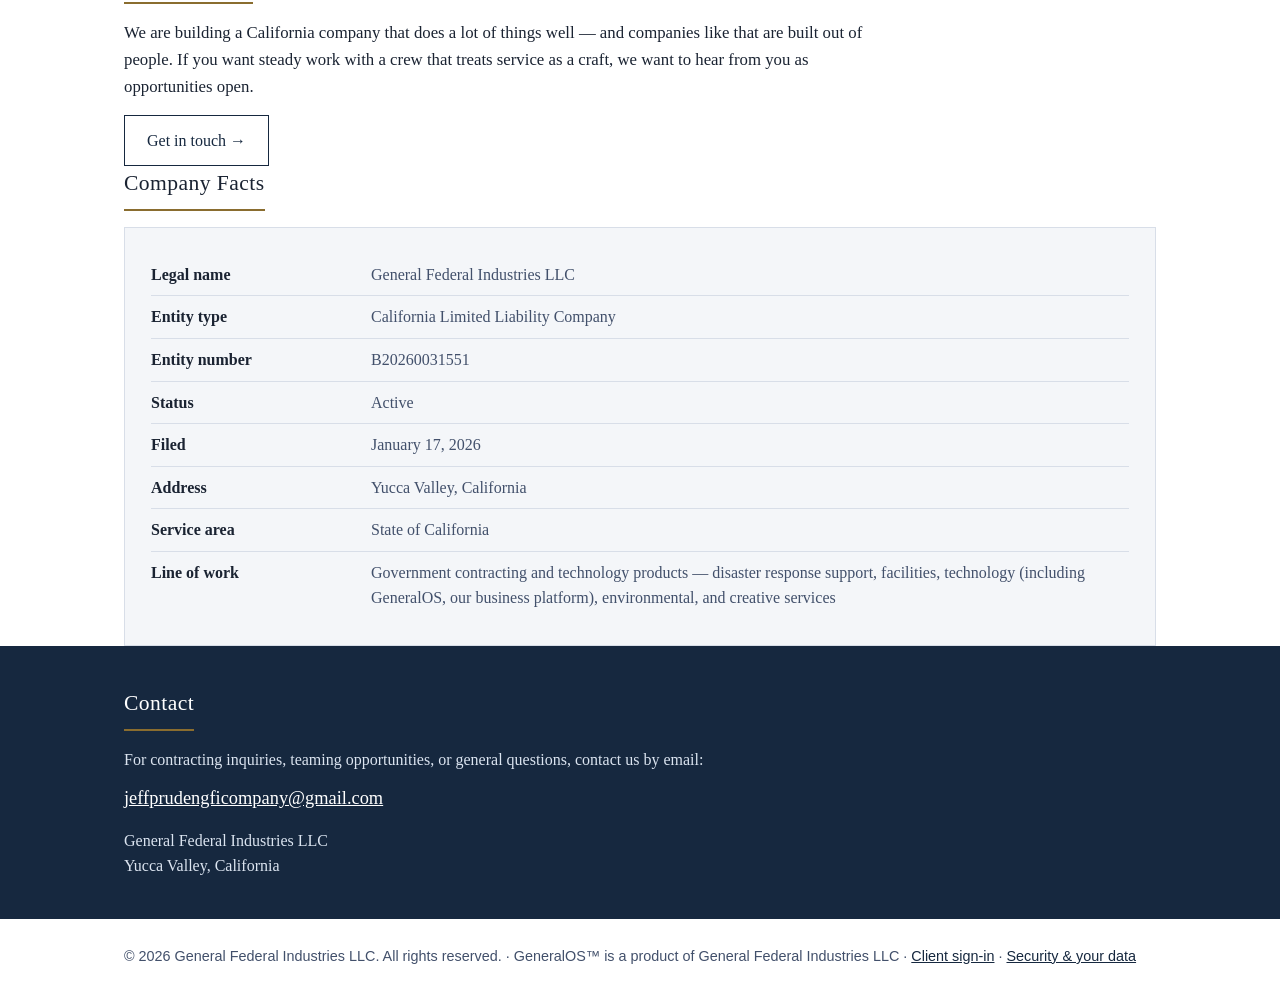
==== commit 97b9ba5c: "General Shield gauntlet fixes (2026-11-07): remove inline styles from grader (CSP-effective, externa" ====
--- a/index.html
+++ b/index.html
@@ -89,7 +89,7 @@
     <li><strong>Built by operators, for operators.</strong> We run General Federal Industries on GeneralOS ourselves. It was made by people who do real work, for people who do real work — from a two-person shop to a company operating around the world.</li>
   </ul>
   <p class="mt14">GeneralOS is now live. If your business is ready for a system that works as hard as you do, open it and take a look — or talk to us.</p>
-  <p class="mt14"><a class="btn" href="https://generalos.onrender.com" target="_blank" rel="noopener">Open GeneralOS &rarr;</a> <a class="btn secondary" href="#contact">Talk to us about GeneralOS &rarr;</a></p>
+  <p class="mt14"><a class="btn" href="https://generalos.onrender.com" target="_blank" rel="noopener noreferrer">Open GeneralOS &rarr;</a> <a class="btn secondary" href="#contact">Talk to us about GeneralOS &rarr;</a></p>
 
   <div class="card mt14">
     <h3>Our promise — in writing</h3>
--- a/styles.css
+++ b/styles.css
@@ -57,6 +57,11 @@
 .btn.secondary{background:#fff;color:var(--navy)}
 .btn.secondary:hover{background:var(--panel);color:var(--navy)}
 .pt28{padding-top:28px}
+.w120{width:120px}
+.w140{width:140px}
+.fs20{font-size:20px}
+.fs14{font-size:14px}
+.hidden{display:none}
 
 /* --- sign-in + intake form (request.html) --- */
 .auth-box,.form-box{background:var(--panel);border:1px solid var(--line);padding:26px;max-width:760px}
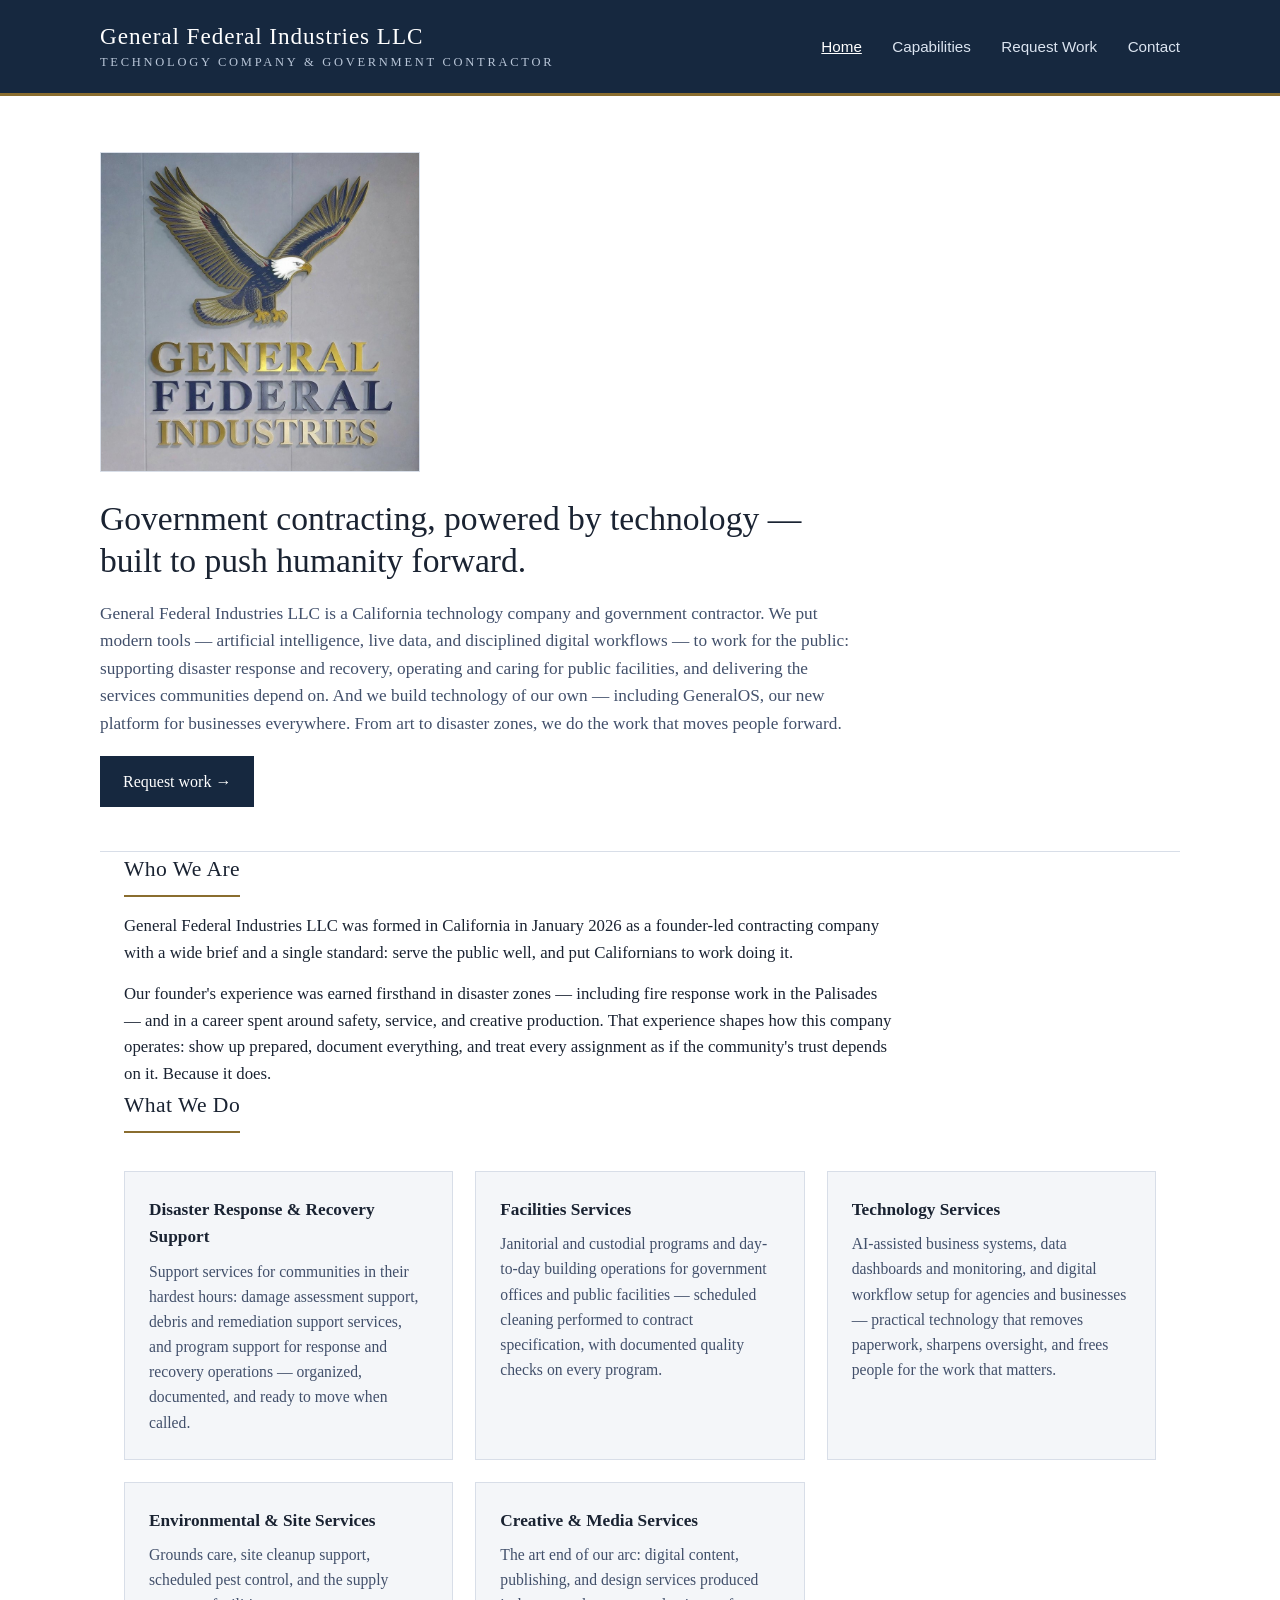
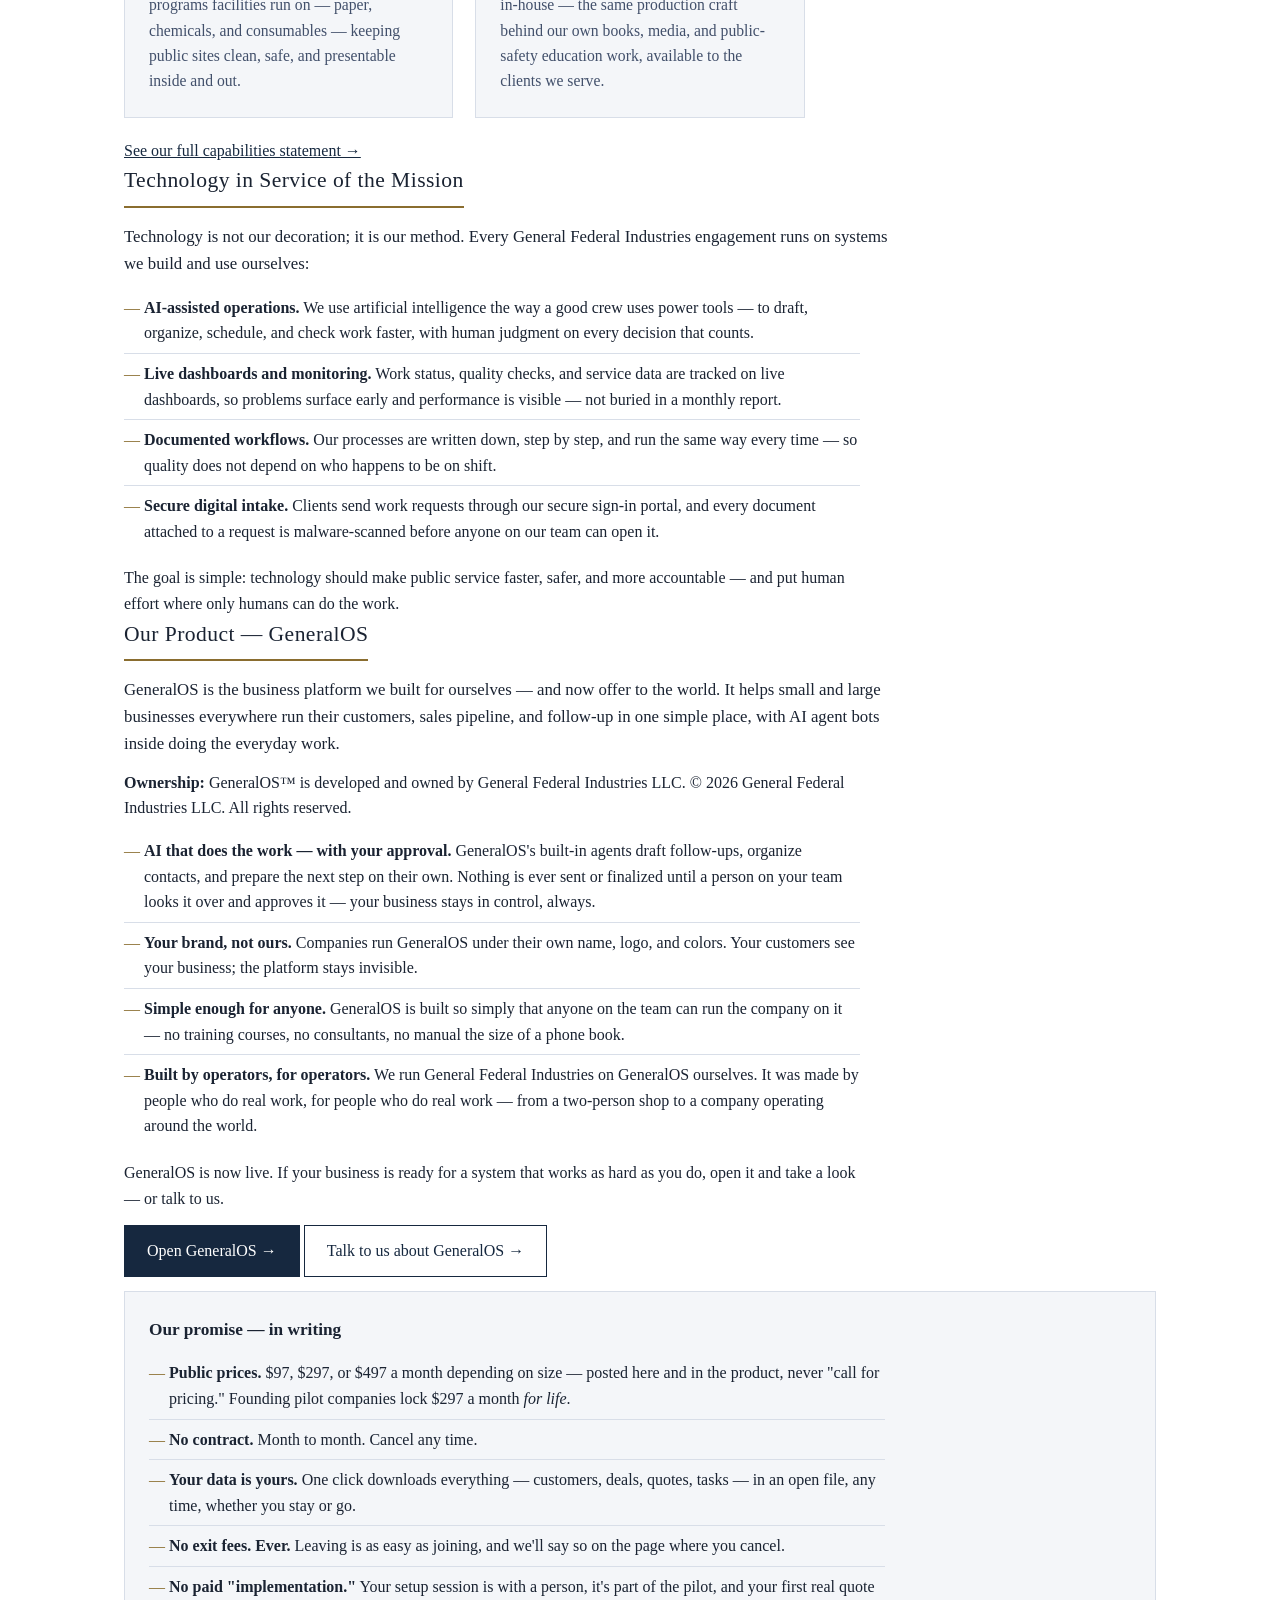
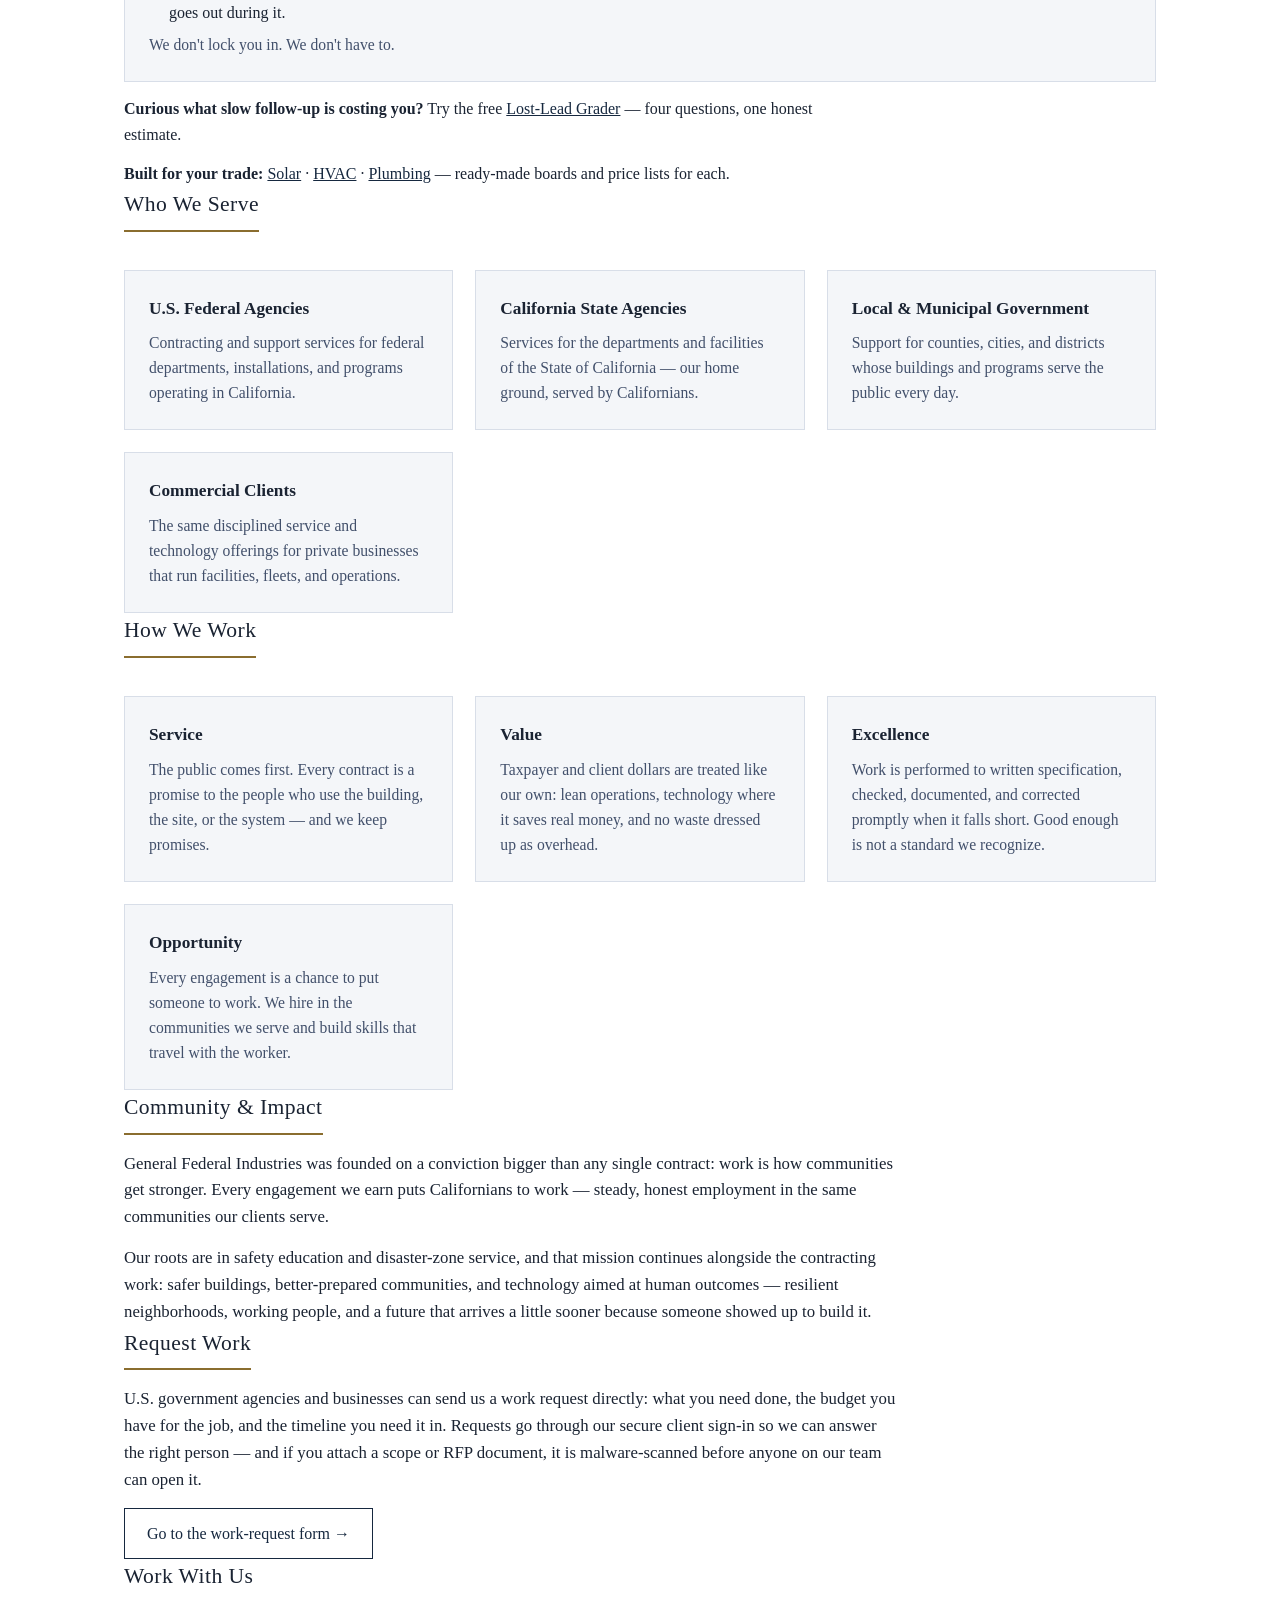
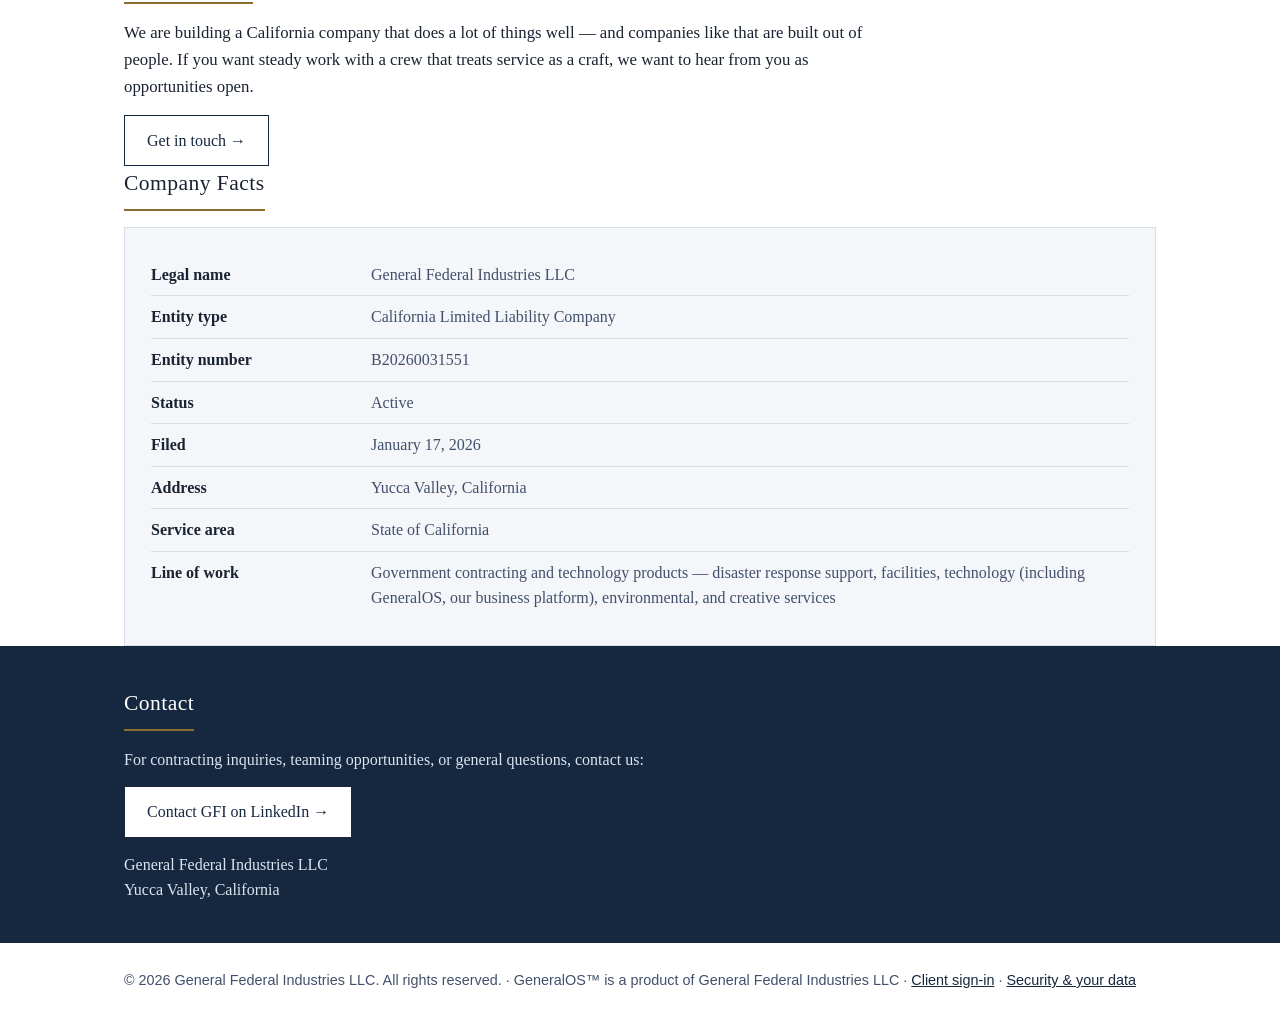
==== commit d5be6e28: "Remove GFI mailbox from site (Jeff's order 2026-11-07): contact route is now LinkedIn on index + cap" ====
--- a/index.html
+++ b/index.html
@@ -188,8 +188,8 @@
 <div class="cta" id="contact">
   <div class="wrap">
     <h2>Contact</h2>
-    <p>For contracting inquiries, teaming opportunities, or general questions, contact us by email:</p>
-    <p class="cta-email"><a href="mailto:jeffprudengficompany@gmail.com">jeffprudengficompany@gmail.com</a></p>
+    <p>For contracting inquiries, teaming opportunities, or general questions, contact us:</p>
+    <p class="mt14"><a class="btn secondary" href="https://www.linkedin.com/in/jeff-pruden-a96ab2b3/">Contact GFI on LinkedIn &rarr;</a></p>
     <p class="mt14">General Federal Industries LLC<br>Yucca Valley, California</p>
   </div>
 </div>
